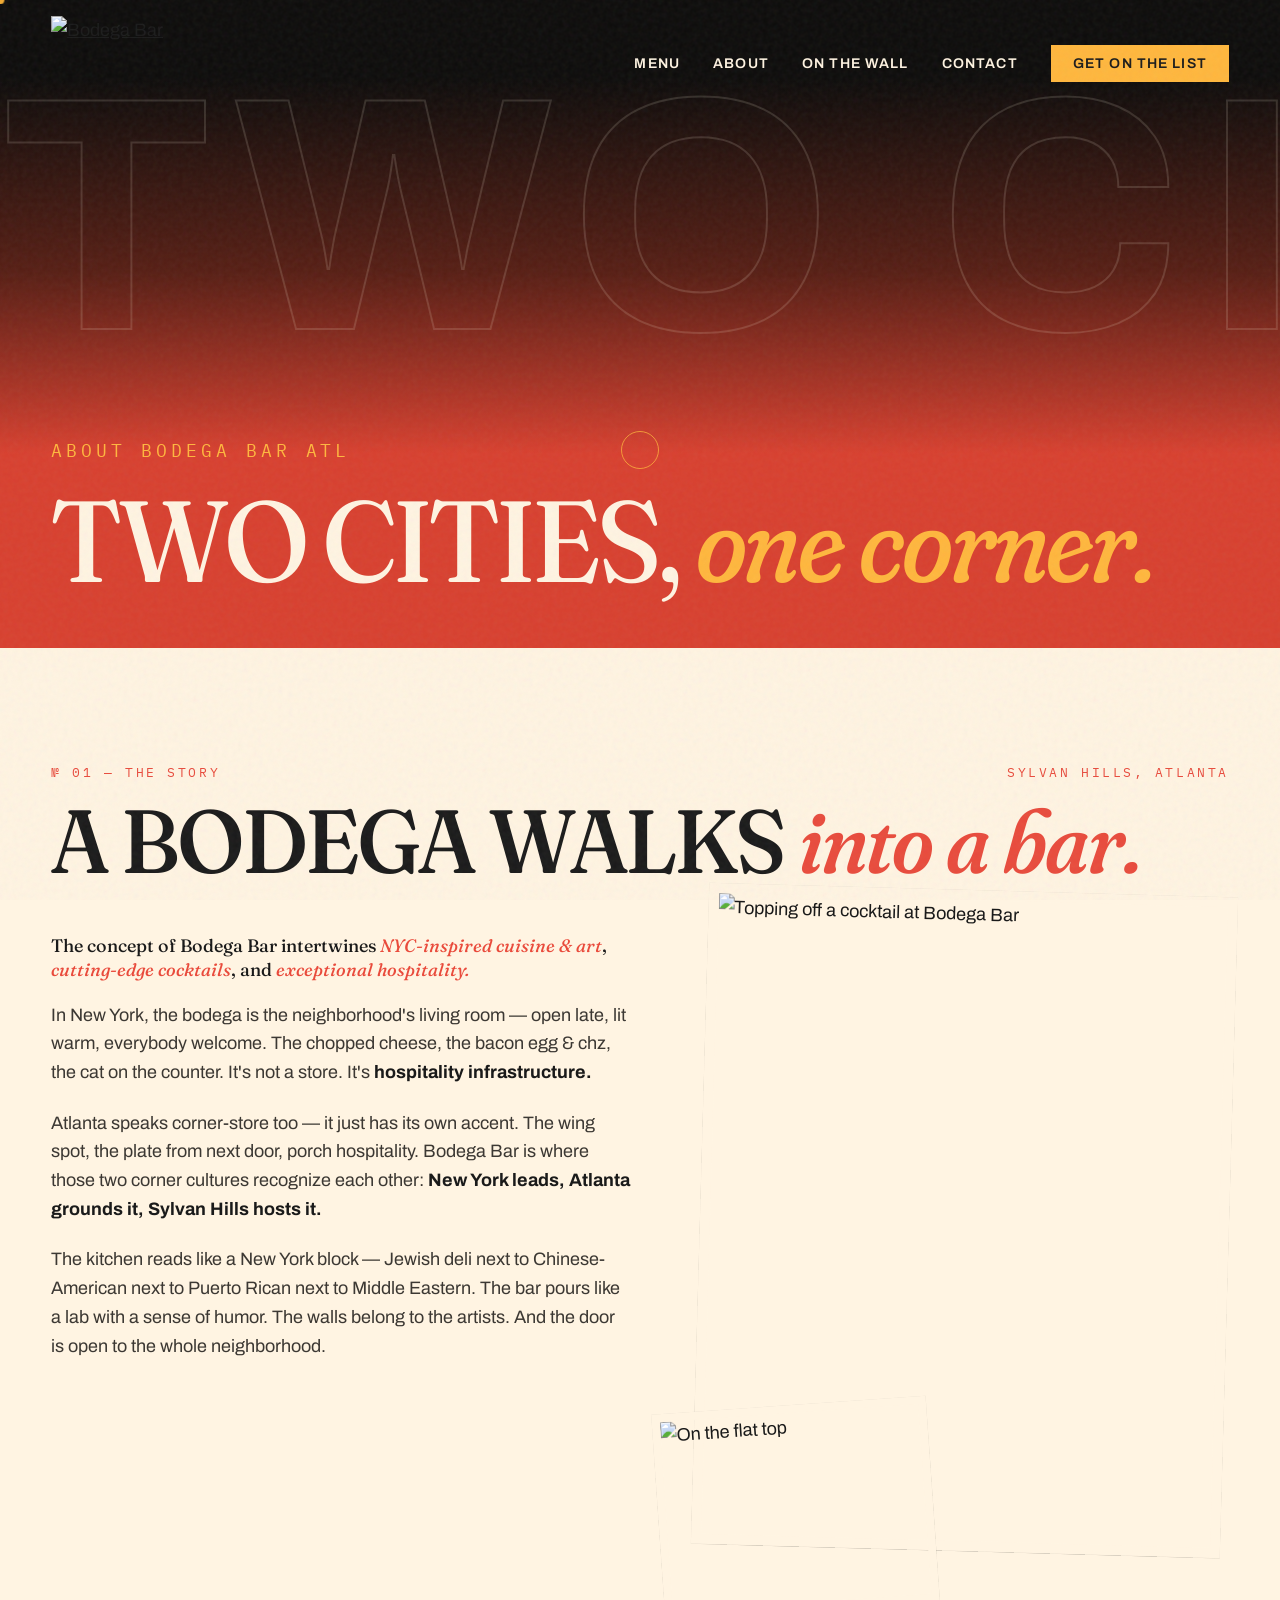
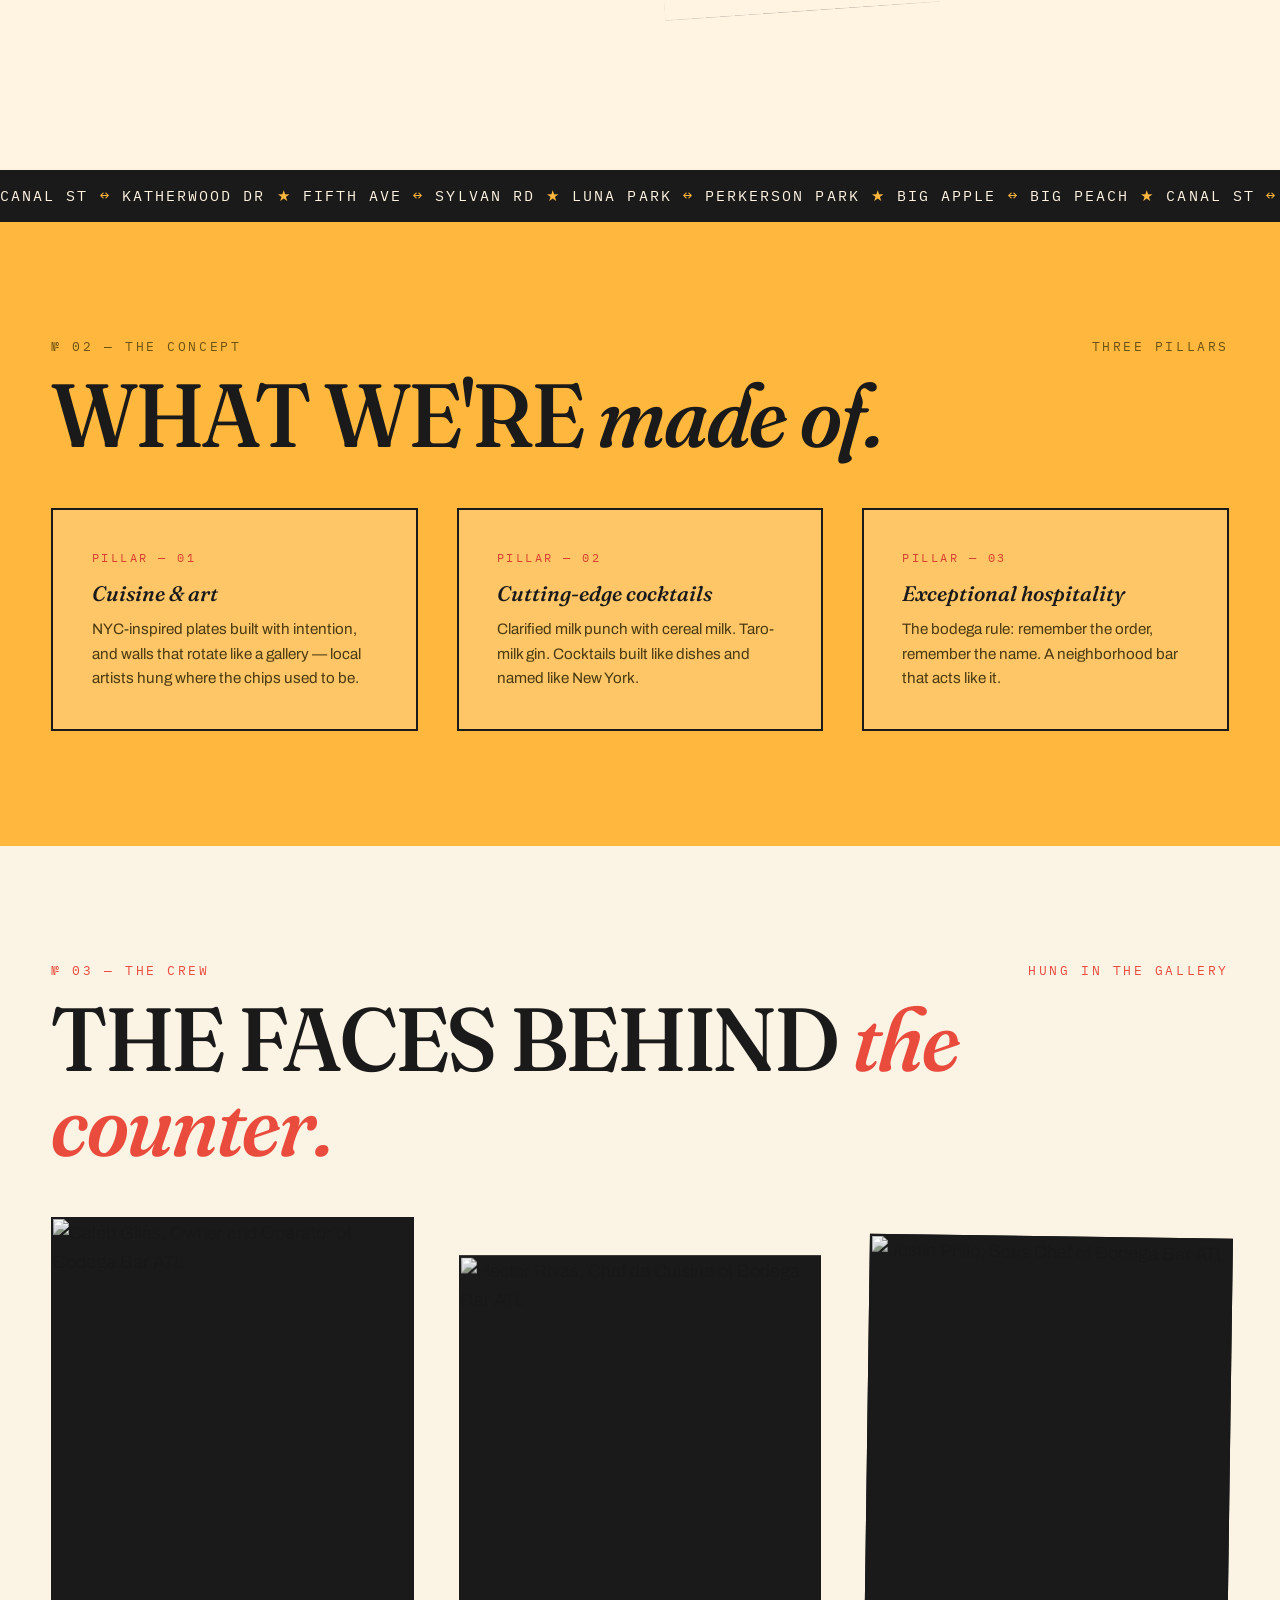
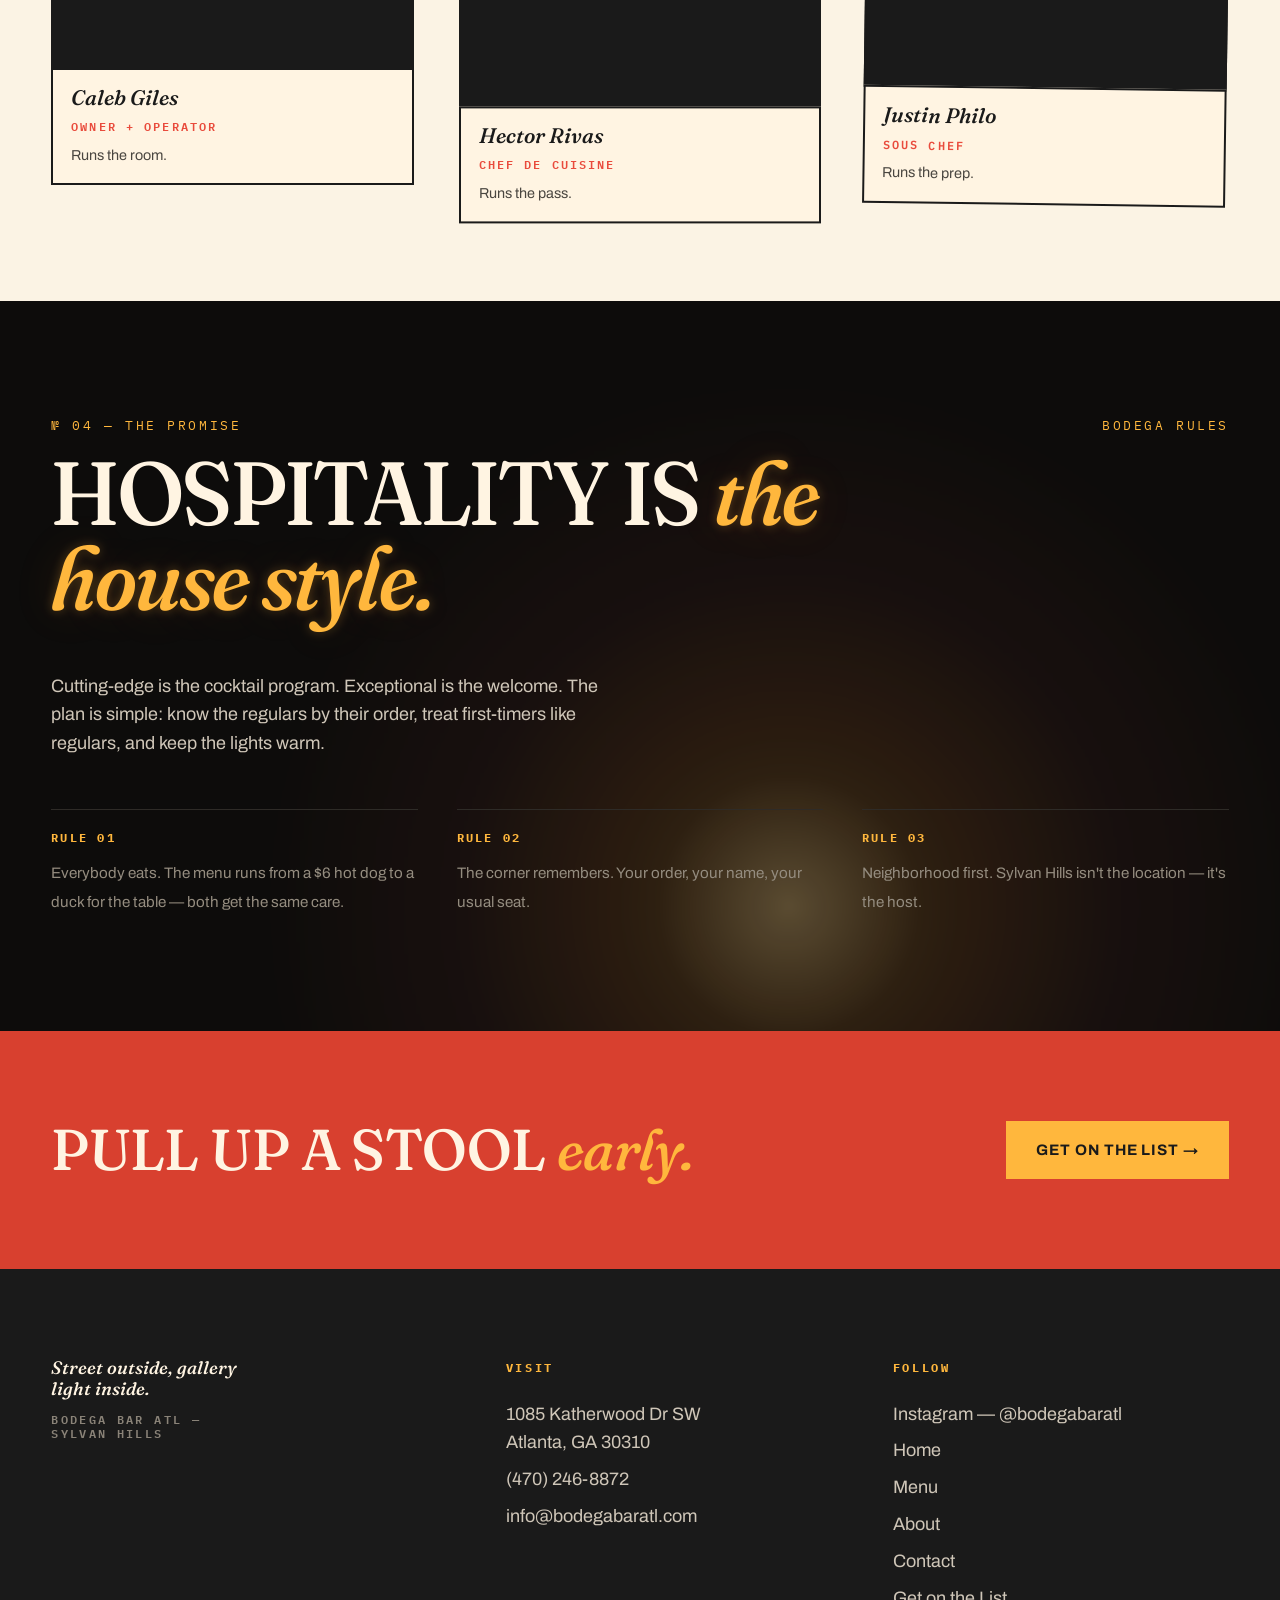
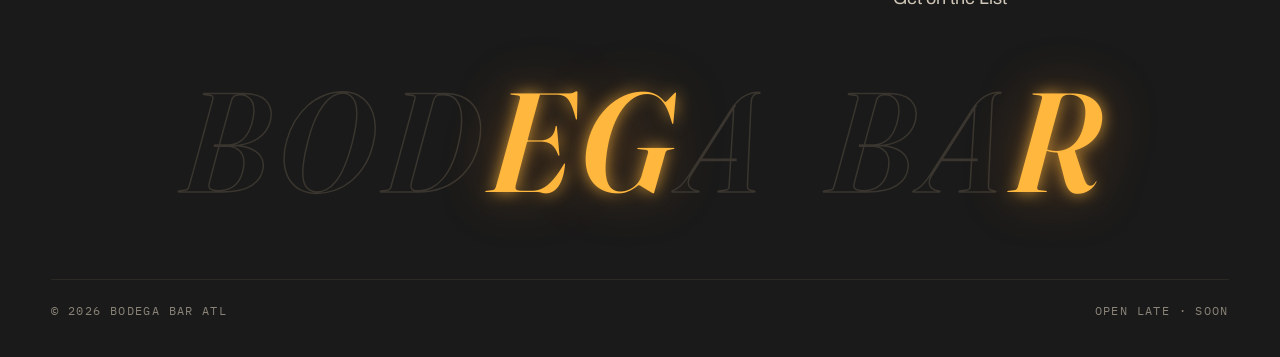
==== about.html @ deba03bd "Add files via upload" ====
<!DOCTYPE html>
<html lang="en">
<head>
<meta charset="UTF-8">
<meta name="viewport" content="width=device-width, initial-scale=1.0">
<meta name="theme-color" content="#0D0C0B">
<link rel="icon" type="image/png" href="assets/BodegaBar_Logo.png">
<meta property="og:type" content="website">
<meta property="og:site_name" content="Bodega Bar ATL">
<meta property="og:title" content="About — Bodega Bar ATL | Two Cities, One Corner">
<meta property="og:description" content="NYC-inspired cuisine & art, cutting-edge cocktails, and exceptional hospitality — translated to Atlanta with intention.">
<meta property="og:url" content="https://www.bodegabaratl.com/about">
<meta property="og:image" content="https://images.squarespace-cdn.com/content/v1/67f061114f16a12b05542381/80a5b2a5-3289-49f8-ade4-91d2d08830ef/baconeggchz?format=1500w">
<meta name="twitter:card" content="summary_large_image">
<title>About — Bodega Bar ATL | Two Cities, One Corner</title>
<meta name="description" content="Bodega Bar ATL intertwines NYC-inspired cuisine & art, cutting-edge cocktails, and exceptional hospitality — translated to Sylvan Hills, Atlanta with intention. Meet the crew.">
<link rel="preconnect" href="https://fonts.googleapis.com">
<link rel="preconnect" href="https://fonts.gstatic.com" crossorigin>
<link href="https://fonts.googleapis.com/css2?family=Fraunces:ital,opsz,wght,SOFT,WONK@0,9..144,100..900,0..100,0..1;1,9..144,100..900,0..100,0..1&family=Archivo:wght@300;400;500;600;700&family=IBM+Plex+Mono:wght@400;500;600&display=swap" rel="stylesheet">
<style>
:root{
  --cream:#FFF4E2;
  --paper:#FBF3E4;
  --brick:#E94B3C;
  --red-field:#D8402F;
  --orange:#F58524;
  --gold:#FFB73D;
  --ink:#1A1A1A;
  --night:#0D0C0B;
  --ease-enter:cubic-bezier(.22,1,.36,1);
  --ease-cinematic:cubic-bezier(.83,0,.17,1);
  --ease-spring:cubic-bezier(.34,1.56,.64,1);
}
*{margin:0;padding:0;box-sizing:border-box}
html{scroll-behavior:smooth;scroll-padding-top:96px}
@view-transition{navigation:auto}
body{
  background:var(--cream);color:var(--ink);
  font-family:'Archivo',sans-serif;
  font-size:clamp(1rem,.95rem + .3vw,1.125rem);line-height:1.6;
  -webkit-font-smoothing:antialiased;overflow-x:hidden;
}
::selection{background:var(--gold);color:var(--ink)}
img{max-width:100%;display:block}
a{color:inherit}
body::after{
  content:"";position:fixed;inset:0;pointer-events:none;z-index:9999;opacity:.06;
  background-image:url("data:image/svg+xml,%3Csvg viewBox='0 0 200 200' xmlns='http://www.w3.org/2000/svg'%3E%3Cfilter id='n'%3E%3CfeTurbulence type='fractalNoise' baseFrequency='0.9' numOctaves='2'/%3E%3C/filter%3E%3Crect width='100%25' height='100%25' filter='url(%23n)'/%3E%3C/svg%3E");
}

/* ===== NAV ===== */
nav{
  position:fixed;top:0;left:0;right:0;z-index:100;
  display:flex;align-items:center;justify-content:space-between;
  padding:16px clamp(20px,4vw,64px);
  transition:background .4s var(--ease-enter),padding .4s;
}
nav.scrolled{background:var(--ink);padding:8px clamp(20px,4vw,64px)}
.nav-logo img{height:92px;width:auto;transition:height .4s}
nav.scrolled .nav-logo img{height:58px}
.nav-links{display:flex;align-items:center;gap:clamp(14px,2.6vw,36px);list-style:none}
.nav-links a{
  text-decoration:none;font-weight:600;font-size:.88rem;letter-spacing:.08em;
  text-transform:uppercase;color:var(--cream);position:relative;
}
.nav-links a:not(.cta)::after{
  content:"";position:absolute;left:0;bottom:-5px;height:2px;width:0;
  background:var(--gold);transition:width .3s var(--ease-enter);
}
.nav-links a:not(.cta):hover::after{width:100%}
.cta{background:var(--gold);color:var(--ink)!important;padding:11px 22px;font-weight:700;transition:transform .25s var(--ease-spring)}
.cta:hover{transform:translate(-2px,-2px);box-shadow:3px 3px 0 var(--cream)}
.hamburger{display:none;background:none;border:none;cursor:pointer;font-family:'IBM Plex Mono';font-size:.9rem;letter-spacing:.1em;text-transform:uppercase;color:var(--cream)}
.mobile-nav{
  position:fixed;inset:0;background:var(--night);z-index:200;display:flex;flex-direction:column;
  align-items:center;justify-content:center;gap:30px;opacity:0;pointer-events:none;transition:opacity .4s var(--ease-enter);
}
.mobile-nav.open{opacity:1;pointer-events:auto}
.mobile-nav a{font-family:'Fraunces';font-size:2.2rem;font-style:italic;color:var(--gold);text-decoration:none}
.mobile-nav .close{position:absolute;top:24px;right:24px;background:none;border:none;color:var(--cream);font-family:'IBM Plex Mono';font-size:.9rem;letter-spacing:.14em;cursor:pointer}

/* ===== HERO ===== */
.ahero{
  min-height:72svh;position:relative;overflow:hidden;
  display:flex;flex-direction:column;justify-content:flex-end;
  padding:150px clamp(20px,4vw,64px) clamp(40px,6vh,72px);
  color:var(--cream);
  background:linear-gradient(180deg,#0D0C0B 0%,#0D0C0B 12%,#571E14 42%,var(--red-field) 70%);
}
.ahero .kicker{
  font-family:'IBM Plex Mono';font-size:clamp(.78rem,.75rem+.2vw,.9rem);
  letter-spacing:.22em;text-transform:uppercase;color:var(--gold);display:block;margin-bottom:20px;
}
.ahero h1{
  font-family:'Fraunces';font-size:clamp(3rem,9vw,9rem);line-height:.94;
  letter-spacing:-.02em;font-weight:500;text-transform:uppercase;
  font-variation-settings:'SOFT' 50,'WONK' 1,'opsz' 144;
  max-width:18ch;
}
.ahero h1 em{font-style:italic;color:var(--gold);text-transform:none;font-weight:440;font-variation-settings:'SOFT' 100,'WONK' 1,'opsz' 144}
.ahero .ghostword{
  position:absolute;top:8%;left:0;white-space:nowrap;
  font-family:'Archivo';font-weight:700;text-transform:uppercase;
  font-size:clamp(11rem,26vw,26rem);line-height:1;letter-spacing:.06em;
  color:transparent;-webkit-text-stroke:2px rgba(255,244,226,.14);
  user-select:none;animation:ghostcrawl 130s linear infinite;pointer-events:none;
}
@keyframes ghostcrawl{from{transform:translateX(2%)}to{transform:translateX(-52%)}}

/* ===== SECTIONS ===== */
section{padding:clamp(72px,9vw,130px) clamp(20px,4vw,64px)}
.rv{opacity:0;transform:translateY(24px);transition:opacity .7s var(--ease-enter),transform .7s var(--ease-enter)}
.rv.in{opacity:1;transform:none}
.rv.d1{transition-delay:.12s}.rv.d2{transition-delay:.24s}
.meta-row{
  display:flex;justify-content:space-between;align-items:baseline;gap:20px;flex-wrap:wrap;
  font-family:'IBM Plex Mono';font-size:.8rem;letter-spacing:.2em;text-transform:uppercase;
  margin-bottom:14px;
}
h2.mega{
  font-family:'Fraunces';text-transform:uppercase;
  font-size:clamp(2.4rem,7vw,6.5rem);line-height:.95;letter-spacing:-.015em;
  font-variation-settings:'SOFT' 0,'WONK' 1,'wght' 240;
  transition:font-variation-settings 1.4s var(--ease-enter);
  margin-bottom:clamp(30px,4vw,56px);
}
h2.mega.in{font-variation-settings:'SOFT' 55,'WONK' 1,'wght' 540}
h2.mega em{font-style:italic;text-transform:none;font-weight:440}

/* ===== STORY (cream) ===== */
.story{background:var(--cream)}
.story .meta-row{color:var(--brick)}
.story h2 em{color:var(--brick)}
.story-grid{display:grid;grid-template-columns:1.05fr .95fr;gap:clamp(32px,5vw,90px);align-items:start}
.story-copy p{max-width:58ch;color:#3c3833;margin-bottom:1.2em;font-size:clamp(1.05rem,1rem+.35vw,1.25rem)}
.story-copy p strong{color:var(--ink)}
.story-copy .lede{
  font-family:'Fraunces';font-size:clamp(1.4rem,1.2rem+1.2vw,2.1rem);line-height:1.35;
  font-weight:460;color:var(--ink);margin-bottom:1em;
}
.story-copy .lede em{font-style:italic;color:var(--brick)}
.story-stack{position:relative;padding-bottom:60px}
.story-stack .ph{border:10px solid var(--cream);outline:2px solid rgba(26,26,26,.12);box-shadow:0 24px 48px -20px rgba(26,26,26,.45);overflow:hidden}
.story-stack .ph.main{aspect-ratio:4/5;transform:rotate(1.6deg)}
.story-stack .ph.over{
  position:absolute;left:-8%;bottom:0;width:52%;aspect-ratio:4/3;transform:rotate(-4deg);
  border-width:8px;
}
.story-stack img{width:100%;height:100%;object-fit:cover}
/* two-city ticker strip */
.citystrip{
  background:var(--ink);color:var(--cream);overflow:hidden;white-space:nowrap;
  padding:14px 0;font-family:'IBM Plex Mono';font-size:.92rem;letter-spacing:.14em;text-transform:uppercase;
}
.citystrip .track{display:inline-block;animation:strip 42s linear infinite}
.citystrip .g{color:var(--gold)}
@keyframes strip{from{transform:translateX(0)}to{transform:translateX(-50%)}}

/* ===== PILLARS (gold) ===== */
.pillars{background:var(--gold)}
.pillars .meta-row{color:#6b5212}
.pillar-grid{display:grid;grid-template-columns:repeat(3,1fr);gap:clamp(20px,3vw,48px)}
.pillar{border:2px solid var(--ink);padding:clamp(22px,3vw,40px);background:rgba(255,244,226,.25);transition:transform .3s var(--ease-spring),box-shadow .3s}
.pillar:hover{transform:translate(-4px,-4px);box-shadow:6px 6px 0 var(--ink)}
.pillar .no{font-family:'IBM Plex Mono';font-size:.78rem;letter-spacing:.2em;color:var(--red-field);display:block;margin-bottom:14px}
.pillar h3{font-family:'Fraunces';font-style:italic;font-size:clamp(1.4rem,1.2rem+1vw,2rem);font-weight:520;line-height:1.1;margin-bottom:12px}
.pillar p{font-size:.95rem;color:#4a3a10}

/* ===== CREW (paper) ===== */
.crew{background:var(--paper)}
.crew .meta-row{color:var(--brick)}
.crew h2 em{color:var(--brick)}
.crew-grid{display:grid;grid-template-columns:repeat(3,1fr);gap:clamp(24px,3.5vw,56px)}
.member{position:relative}
.member:nth-child(2){transform:translateY(clamp(18px,3vw,44px))}
.member:nth-child(3){transform:translateY(clamp(8px,1.5vw,22px)) rotate(.8deg)}
.member .frame{overflow:hidden;aspect-ratio:4/5;border:2px solid var(--ink);background:var(--ink)}
.member .frame img{
  width:100%;height:100%;object-fit:cover;
  filter:grayscale(.85) contrast(1.02);
  transition:filter .6s var(--ease-enter),transform .8s var(--ease-enter);
}
.member:hover .frame img{filter:grayscale(0);transform:scale(1.04)}
.member .wall-label{
  background:var(--cream);border:2px solid var(--ink);padding:16px 18px;margin-top:-2px;
}
.member .wall-label h3{font-family:'Fraunces';font-style:italic;font-size:clamp(1.3rem,1.15rem+.7vw,1.7rem);font-weight:520;line-height:1.1}
.member .wall-label .role{
  font-family:'IBM Plex Mono';font-size:.74rem;letter-spacing:.18em;text-transform:uppercase;
  color:var(--brick);margin-top:8px;font-weight:600;
}
.member .wall-label .one{font-size:.9rem;color:#4a4640;margin-top:8px}

/* ===== HOSPITALITY (night + candle) ===== */
.hosp{background:var(--night);color:var(--cream);position:relative;overflow:hidden}
.hosp .meta-row{color:var(--gold)}
.hosp h2.mega{max-width:16ch}
.hosp h2 em{
  color:var(--gold);
  text-shadow:0 0 calc(8px + 26px*var(--prox,.3)) rgba(255,183,61,calc(.25 + .45*var(--prox,.3))),0 0 calc(40px + 60px*var(--prox,.3)) rgba(245,133,36,calc(.12 + .3*var(--prox,.3)));
}
.hosp p{color:#cfc6b8;max-width:56ch;font-size:clamp(1.05rem,1rem+.35vw,1.25rem)}
.hosp .vow{
  margin-top:clamp(32px,4vw,56px);display:grid;grid-template-columns:repeat(3,1fr);gap:clamp(18px,3vw,40px);
}
.hosp .vow div{border-top:1px solid #2e2b27;padding-top:18px}
.hosp .vow b{font-family:'IBM Plex Mono';font-size:.78rem;letter-spacing:.18em;text-transform:uppercase;color:var(--gold);display:block;margin-bottom:10px}
.hosp .vow span{font-size:.95rem;color:#948c7f}
.barlight{
  position:absolute;left:0;top:0;width:1100px;height:1100px;margin:-550px 0 0 -550px;
  pointer-events:none;z-index:1;will-change:transform;
  background:radial-gradient(circle,rgba(255,183,61,.2) 0%,rgba(245,133,36,.12) 22%,rgba(233,75,60,.05) 42%,transparent 68%);
  mix-blend-mode:screen;filter:blur(2px);
}
.barlight::after{
  content:"";position:absolute;inset:38%;border-radius:50%;
  background:radial-gradient(circle,rgba(255,236,200,.15) 0%,transparent 70%);
  animation:candle 3.2s ease-in-out infinite alternate;
}
@keyframes candle{from{opacity:.75;transform:scale(.96)}to{opacity:1;transform:scale(1.05)}}
.hosp>*:not(.barlight){position:relative;z-index:2}

/* ===== CTA BAND (red) ===== */
.band{
  background:var(--red-field);padding:clamp(48px,7vw,90px) clamp(20px,4vw,64px);
  display:flex;justify-content:space-between;align-items:center;gap:28px;flex-wrap:wrap;
}
.band h3{
  font-family:'Fraunces';font-size:clamp(1.8rem,4.5vw,3.6rem);line-height:1;font-weight:500;
  text-transform:uppercase;letter-spacing:-.01em;font-variation-settings:'SOFT' 50,'WONK' 1;
  color:var(--cream);
}
.band h3 em{font-style:italic;color:var(--gold);text-transform:none}
.btn{
  text-decoration:none;font-weight:700;font-size:.95rem;letter-spacing:.06em;text-transform:uppercase;
  padding:17px 30px;display:inline-block;transition:transform .25s var(--ease-spring),box-shadow .25s;
}
.btn-gold{background:var(--gold);color:var(--ink)}
.btn-gold:hover{transform:translate(-3px,-3px);box-shadow:5px 5px 0 var(--ink)}

/* ===== FOOTER ===== */
footer{background:var(--ink);color:var(--cream);padding:clamp(48px,7vw,90px) clamp(20px,4vw,64px) 36px}
.foot-grid{display:grid;grid-template-columns:1.2fr 1fr 1fr;gap:clamp(28px,4vw,64px);margin-bottom:48px}
.foot-grid h4{font-family:'IBM Plex Mono';font-size:.76rem;letter-spacing:.22em;text-transform:uppercase;color:var(--gold);margin-bottom:18px}
.foot-grid a{color:#cfc6b8;text-decoration:none;display:block;padding:4px 0;transition:color .2s}
.foot-grid a:hover{color:var(--gold)}
.foot-logo{font-family:'Fraunces';font-size:clamp(1.5rem,1.2rem+1.5vw,2.4rem);font-style:italic;font-weight:520;line-height:1.15;max-width:16ch}
.foot-logo .sub{font-family:'IBM Plex Mono';font-style:normal;font-size:.74rem;letter-spacing:.2em;color:#8a8378;display:block;margin-top:14px;text-transform:uppercase}
.foot-bottom{
  border-top:1px solid #2c2925;padding-top:22px;display:flex;justify-content:space-between;
  gap:18px;flex-wrap:wrap;font-family:'IBM Plex Mono';font-size:.72rem;letter-spacing:.12em;color:#8a8378;
}

/* ===== RESPONSIVE ===== */
@media(max-width:900px){
  .story-grid{grid-template-columns:1fr}
  .pillar-grid,.crew-grid{grid-template-columns:1fr}
  .member:nth-child(2),.member:nth-child(3){transform:none}
  .hosp .vow{grid-template-columns:1fr}
  .foot-grid{grid-template-columns:1fr 1fr}
}
@media(max-width:640px){
  .nav-links{display:none}
  .hamburger{display:block}
  .foot-grid{grid-template-columns:1fr}
}
@media(prefers-reduced-motion:reduce){
  *,*::before,*::after{animation-duration:.01ms!important;animation-iteration-count:1!important;transition-duration:.01ms!important}
  .rv{opacity:1;transform:none}
  .barlight{display:none}
  .ahero .ghostword,.citystrip .track{animation:none}
  h2.mega{font-variation-settings:'SOFT' 55,'WONK' 1,'wght' 540}
}
</style>
<link rel="stylesheet" href="fx.css">
</head>
<body>

<!-- NAV -->
<nav id="nav">
  <a class="nav-logo" href="index.html" aria-label="Bodega Bar ATL home">
    <img src="assets/BodegaBar_Logo.png" alt="Bodega Bar">
  </a>
  <ul class="nav-links">
    <li><a href="menu.html">Menu</a></li>
    <li><a href="about.html">About</a></li>
    <li><a href="index.html#on-the-wall">On the Wall</a></li>
    <li><a href="contact.html">Contact</a></li>
    <li><a class="cta" href="index.html#list">Get on the List</a></li>
  </ul>
  <button class="hamburger" id="hamburger" aria-label="Open menu">Menu ＋</button>
</nav>
<div class="mobile-nav" id="mobileNav">
  <button class="close" id="navClose">Close ✕</button>
  <a href="index.html">Home</a>
  <a href="menu.html">Menu</a>
  <a href="about.html">About</a>
  <a href="index.html#on-the-wall">On the Wall</a>
  <a href="contact.html">Contact</a>
  <a href="index.html#list">Get on the List</a>
</div>

<!-- HERO -->
<header class="ahero">
  <span class="ghostword" aria-hidden="true">TWO&nbsp;CITIES&nbsp;★&nbsp;ONE&nbsp;CORNER&nbsp;★&nbsp;TWO&nbsp;CITIES&nbsp;★&nbsp;ONE&nbsp;CORNER&nbsp;★&nbsp;</span>
  <div>
    <span class="kicker">About Bodega Bar ATL</span>
    <h1>Two cities, <em>one corner.</em></h1>
  </div>
</header>

<!-- STORY -->
<section class="story">
  <div class="meta-row rv"><span>№ 01 — THE STORY</span><span>SYLVAN HILLS, ATLANTA</span></div>
  <h2 class="mega rv">A bodega walks <em>into a bar.</em></h2>
  <div class="story-grid">
    <div class="story-copy rv">
      <p class="lede">The concept of Bodega Bar intertwines <em>NYC-inspired cuisine &amp; art</em>, <em>cutting-edge cocktails</em>, and <em>exceptional hospitality.</em></p>
      <p>In New York, the bodega is the neighborhood's living room — open late, lit warm, everybody welcome. The chopped cheese, the bacon egg &amp; chz, the cat on the counter. It's not a store. It's <strong>hospitality infrastructure.</strong></p>
      <p>Atlanta speaks corner-store too — it just has its own accent. The wing spot, the plate from next door, porch hospitality. Bodega Bar is where those two corner cultures recognize each other: <strong>New York leads, Atlanta grounds it, Sylvan Hills hosts it.</strong></p>
      <p>The kitchen reads like a New York block — Jewish deli next to Chinese-American next to Puerto Rican next to Middle Eastern. The bar pours like a lab with a sense of humor. The walls belong to the artists. And the door is open to the whole neighborhood.</p>
    </div>
    <div class="story-stack rv d1">
      <div class="ph main"><img src="https://images.squarespace-cdn.com/content/v1/67f061114f16a12b05542381/f614c593-6ebf-4604-a528-a4985395ac8c/top+it+off.jpeg?format=1000w" alt="Topping off a cocktail at Bodega Bar"></div>
      <div class="ph over"><img src="https://images.squarespace-cdn.com/content/v1/67f061114f16a12b05542381/8ccd530b-9c9f-44ef-b8e6-2e6a29f0e73b/hector+blackstone.jpeg?format=800w" alt="On the flat top"></div>
    </div>
  </div>
</section>

<!-- CITY STRIP -->
<div class="citystrip" aria-hidden="true">
  <div class="track" id="cityTrack">
    <span> CANAL ST <span class="g">↔</span> KATHERWOOD DR <span class="g">★</span> FIFTH AVE <span class="g">↔</span> SYLVAN RD <span class="g">★</span> LUNA PARK <span class="g">↔</span> PERKERSON PARK <span class="g">★</span> BIG APPLE <span class="g">↔</span> BIG PEACH <span class="g">★</span></span>
  </div>
</div>

<!-- PILLARS -->
<section class="pillars">
  <div class="meta-row rv"><span>№ 02 — THE CONCEPT</span><span>THREE PILLARS</span></div>
  <h2 class="mega rv">What we're <em>made of.</em></h2>
  <div class="pillar-grid">
    <div class="pillar rv">
      <span class="no">PILLAR — 01</span>
      <h3>Cuisine &amp; art</h3>
      <p>NYC-inspired plates built with intention, and walls that rotate like a gallery — local artists hung where the chips used to be.</p>
    </div>
    <div class="pillar rv d1">
      <span class="no">PILLAR — 02</span>
      <h3>Cutting-edge cocktails</h3>
      <p>Clarified milk punch with cereal milk. Taro-milk gin. Cocktails built like dishes and named like New York.</p>
    </div>
    <div class="pillar rv d2">
      <span class="no">PILLAR — 03</span>
      <h3>Exceptional hospitality</h3>
      <p>The bodega rule: remember the order, remember the name. A neighborhood bar that acts like it.</p>
    </div>
  </div>
</section>

<!-- CREW -->
<section class="crew" id="crew">
  <div class="meta-row rv"><span>№ 03 — THE CREW</span><span>HUNG IN THE GALLERY</span></div>
  <h2 class="mega rv">The faces behind <em>the counter.</em></h2>
  <div class="crew-grid">
    <article class="member rv">
      <div class="frame"><img loading="lazy" src="https://images.squarespace-cdn.com/content/v1/67f061114f16a12b05542381/ef213f24-e19b-4239-8167-2064731ad052/sippy+sip.jpeg?format=1000w" alt="Caleb Giles, Owner and Operator of Bodega Bar ATL"></div>
      <div class="wall-label">
        <h3>Caleb Giles</h3>
        <p class="role">Owner + Operator</p>
        <p class="one">Runs the room.</p>
      </div>
    </article>
    <article class="member rv d1">
      <div class="frame"><img loading="lazy" src="https://images.squarespace-cdn.com/content/v1/67f061114f16a12b05542381/a2c23115-64c3-4ee1-8b94-c2c1134f86a6/hector+.jpeg?format=1000w" alt="Hector Rivas, Chef de Cuisine of Bodega Bar ATL"></div>
      <div class="wall-label">
        <h3>Hector Rivas</h3>
        <p class="role">Chef de Cuisine</p>
        <p class="one">Runs the pass.</p>
      </div>
    </article>
    <article class="member rv d2">
      <div class="frame"><img loading="lazy" src="https://images.squarespace-cdn.com/content/v1/67f061114f16a12b05542381/e6488570-b0cd-4c27-82f5-b551c116239f/j+%281%29.png?format=1000w" alt="Justin Philo, Sous Chef of Bodega Bar ATL"></div>
      <div class="wall-label">
        <h3>Justin Philo</h3>
        <p class="role">Sous Chef</p>
        <p class="one">Runs the prep.</p>
      </div>
    </article>
  </div>
</section>

<!-- HOSPITALITY -->
<section class="hosp">
  <div class="barlight" id="barlight" aria-hidden="true"></div>
  <div class="meta-row rv"><span>№ 04 — THE PROMISE</span><span>BODEGA RULES</span></div>
  <h2 class="mega rv">Hospitality is <em>the house style.</em></h2>
  <p class="rv">Cutting-edge is the cocktail program. Exceptional is the welcome. The plan is simple: know the regulars by their order, treat first-timers like regulars, and keep the lights warm.</p>
  <div class="vow rv d1">
    <div><b>RULE 01</b><span>Everybody eats. The menu runs from a $6 hot dog to a duck for the table — both get the same care.</span></div>
    <div><b>RULE 02</b><span>The corner remembers. Your order, your name, your usual seat.</span></div>
    <div><b>RULE 03</b><span>Neighborhood first. Sylvan Hills isn't the location — it's the host.</span></div>
  </div>
</section>

<!-- CTA BAND -->
<section class="band">
  <h3>Pull up a stool <em>early.</em></h3>
  <a class="btn btn-gold" href="index.html#list">Get on the List →</a>
</section>

<!-- FOOTER -->
<footer id="visit">
  <div class="foot-grid">
    <div>
      <p class="foot-logo">Street outside, gallery light inside.
        <span class="sub">Bodega Bar ATL — Sylvan Hills</span>
      </p>
    </div>
    <div>
      <h4>Visit</h4>
      <a href="https://maps.google.com/?q=1085+Katherwood+Dr+SW+Atlanta+GA+30310" target="_blank" rel="noopener">1085 Katherwood Dr SW<br>Atlanta, GA 30310</a>
      <a href="tel:+14702468872">(470) 246-8872</a>
      <a href="mailto:info@bodegabaratl.com">info@bodegabaratl.com</a>
    </div>
    <div>
      <h4>Follow</h4>
      <a href="https://instagram.com/bodegabaratl" target="_blank" rel="noopener">Instagram — @bodegabaratl</a>
      <a href="index.html">Home</a>
      <a href="menu.html">Menu</a>
      <a href="about.html">About</a>
      <a href="contact.html">Contact</a>
      <a href="index.html#list">Get on the List</a>
    </div>
  </div>
  <div class="foot-bottom">
    <span>© 2026 BODEGA BAR ATL</span>
    <span>OPEN LATE · SOON</span>
  </div>
</footer>

<script>
const motionOK=!matchMedia('(prefers-reduced-motion: reduce)').matches;

// nav scroll state
const nav=document.getElementById('nav');
addEventListener('scroll',()=>{nav.classList.toggle('scrolled',scrollY>60)},{passive:true});

// mobile nav
const mnav=document.getElementById('mobileNav');
document.getElementById('hamburger').addEventListener('click',()=>mnav.classList.add('open'));
document.getElementById('navClose').addEventListener('click',()=>mnav.classList.remove('open'));
mnav.querySelectorAll('a').forEach(a=>a.addEventListener('click',()=>mnav.classList.remove('open')));

// city strip loop
const ct=document.getElementById('cityTrack');
ct.innerHTML+=ct.innerHTML;

// scroll reveals
const io=new IntersectionObserver(es=>{es.forEach(e=>{if(e.isIntersecting){e.target.classList.add('in');io.unobserve(e.target)}})},{threshold:.14});
document.querySelectorAll('.rv').forEach(el=>io.observe(el));

// candle in hospitality section
const hosp=document.querySelector('.hosp');
const light=document.getElementById('barlight');
const hospEm=hosp.querySelector('h2 em');
if(motionOK){
  let lx=0,ly=0,tx=0,ty=0,hasPointer=false;const t0=performance.now();
  hosp.addEventListener('pointermove',e=>{
    const r=hosp.getBoundingClientRect();
    tx=e.clientX-r.left;ty=e.clientY-r.top;hasPointer=true;
  },{passive:true});
  hosp.addEventListener('pointerleave',()=>{hasPointer=false});
  (function lamp(now){
    const r=hosp.getBoundingClientRect();
    if(!hasPointer){
      const t=now-t0;
      tx=r.width*(0.5+0.38*Math.sin(t*0.00021));
      ty=r.height*(0.5+0.35*Math.sin(t*0.00013+1.7));
    }
    lx+=(tx-lx)*.06;ly+=(ty-ly)*.06;
    light.style.transform=`translate(${lx}px,${ly}px)`;
    if(hospEm){
      const er=hospEm.getBoundingClientRect();
      const ex=er.left-r.left+er.width/2, ey=er.top-r.top+er.height/2;
      const d=Math.hypot(lx-ex,ly-ey);
      hosp.style.setProperty('--prox',Math.max(0,Math.min(1,1-d/560)).toFixed(3));
    }
    requestAnimationFrame(lamp);
  })(t0);
}
</script>
<script src="fx.js" defer></script>
</body>
</html>
---- fx.css ----
/* ============================================================
   BODEGA BAR — FX LAYER (Awwwards elevation pass)
   Loaded after each page's inline styles. One source of feel.
   ============================================================ */

/* ---------- 1 ▸ ROLL-GATE LOADER ---------- */
.gate-loader{
  position:fixed;inset:0;z-index:10000;
  background:repeating-linear-gradient(180deg,#2a2724 0 26px,#3a3631 26px 30px,#211f1c 30px 34px);
  display:flex;align-items:center;justify-content:center;
  transition:transform 1s cubic-bezier(.83,0,.17,1);
}
.gate-loader::after{
  content:"";position:absolute;left:0;right:0;bottom:0;height:16px;background:#141312;
}
.gate-loader.up{transform:translateY(-103%)}
.gl-inner{text-align:center;font-family:'IBM Plex Mono',monospace}
.gl-mark{
  display:block;color:#FFF4E2;font-weight:600;letter-spacing:.5em;font-size:clamp(1rem,2.4vw,1.6rem);
  text-indent:.5em;animation:glpulse 1.2s ease-in-out infinite alternate;
}
.gl-sub{
  display:block;color:#FFB73D;font-size:.68rem;letter-spacing:.34em;margin-top:14px;text-indent:.34em;
}
@keyframes glpulse{from{opacity:.55}to{opacity:1}}

/* ---------- 3 ▸ KINETIC CHARACTERS ---------- */
.ch{
  display:inline-block;
  transition:font-variation-settings .3s ease,transform .3s ease;
}

/* ---------- 4a ▸ SITE-WIDE CONTEXTUAL CURSOR ---------- */
@media (pointer:fine) and (prefers-reduced-motion:no-preference){
  .fx-cursor, .fx-cursor *{cursor:none!important}
}
.fx-dot{
  position:fixed;z-index:9998;width:9px;height:9px;border-radius:50%;
  background:#FFB73D;pointer-events:none;left:0;top:0;
  transform:translate(-50%,-50%);mix-blend-mode:difference;
}
.fx-ring{
  position:fixed;z-index:9998;width:38px;height:38px;border-radius:50%;
  border:1.5px solid #FFB73D;pointer-events:none;left:0;top:0;
  transform:translate(-50%,-50%);opacity:.75;
  display:flex;align-items:center;justify-content:center;
  transition:width .3s cubic-bezier(.34,1.56,.64,1),height .3s cubic-bezier(.34,1.56,.64,1),opacity .3s,background .3s;
}
.fx-ring.big{width:64px;height:64px;opacity:1}
.fx-ring.label{width:74px;height:74px;background:rgba(26,26,26,.85);border-color:#FFB73D;opacity:1;mix-blend-mode:normal}
.fx-label{
  font-family:'IBM Plex Mono',monospace;font-size:.58rem;font-weight:600;
  letter-spacing:.18em;color:#FFB73D;opacity:0;transition:opacity .2s;
  text-indent:.18em;
}
.fx-ring.label .fx-label{opacity:1}

/* ---------- 4b ▸ MAGNETIC CTAs ---------- */
.btn,.cta,.dbtn{
  transition:transform .25s cubic-bezier(.34,1.56,.64,1),box-shadow .25s,translate .4s cubic-bezier(.22,1,.36,1);
  will-change:translate;
}

/* ---------- 4c ▸ CLIP-MASK IMAGE REVEALS ---------- */
.mask{
  clip-path:inset(0 0 100% 0);
  transition:clip-path 1.1s cubic-bezier(.83,0,.17,1);
}
.mask img{transform:scale(1.14)}
.mask.in{clip-path:inset(0 0 0% 0)}
.mask.in img{transform:scale(1)}

/* ---------- 5 ▸ NEON FOOTER WORDMARK ---------- */
.neonmark{
  display:flex;flex-wrap:wrap;column-gap:.05em;justify-content:center;
  font-family:'Fraunces',serif;font-style:italic;font-weight:600;
  font-size:clamp(3rem,11vw,10rem);line-height:1.05;
  margin:clamp(24px,4vw,56px) 0 clamp(36px,5vw,64px);
  user-select:none;
}
.neonmark .nl{
  color:transparent;-webkit-text-stroke:1.5px #3a362f;
  transition:color .12s linear,text-shadow .25s ease,-webkit-text-stroke .12s linear;
}
.neonmark .sp{width:.35em}
.neonmark .nl.lit{
  color:#FFB73D;-webkit-text-stroke:1.5px transparent;
  text-shadow:0 0 16px rgba(255,183,61,.75),0 0 56px rgba(245,133,36,.4);
}

/* ---------- 2 ▸ SCROLL FEEL HELPERS ---------- */
.photowall{will-change:transform}

/* ---------- MOBILE REFINEMENTS (shared, overrides page CSS) ---------- */
@media(max-width:820px){
  .nav-links{display:none!important}
  .hamburger{display:block!important}
  .nav-logo img{height:64px}
  nav.scrolled .nav-logo img{height:48px}
}
@media(max-width:900px){
  .hero-drink{left:-7%;width:52%;bottom:-9%}
}

/* ---------- REDUCED MOTION ---------- */
@media (prefers-reduced-motion:reduce){
  .gate-loader{display:none}
  .fx-dot,.fx-ring{display:none}
  .mask{clip-path:none;transition:none}
  .mask img{transform:none}
  .ch{transition:none}
}
@media (pointer:coarse){
  .fx-dot,.fx-ring{display:none}
}
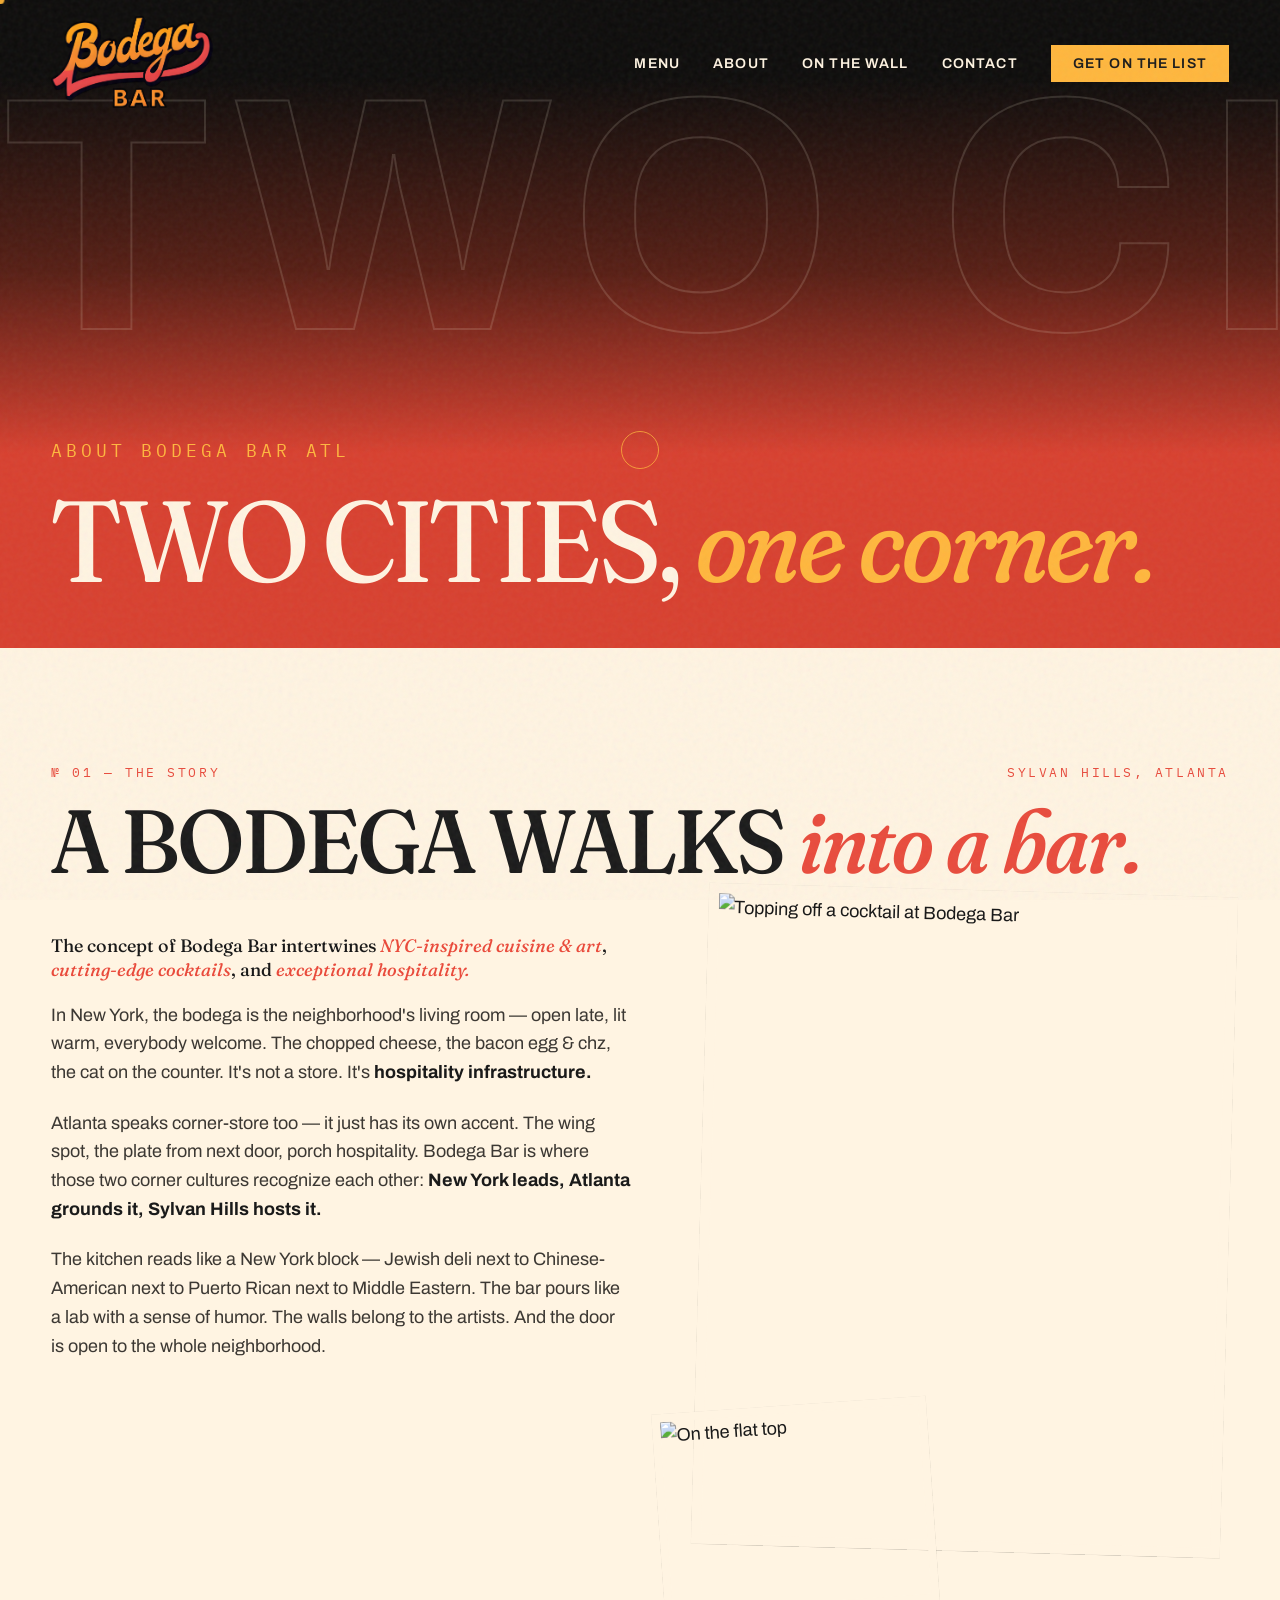
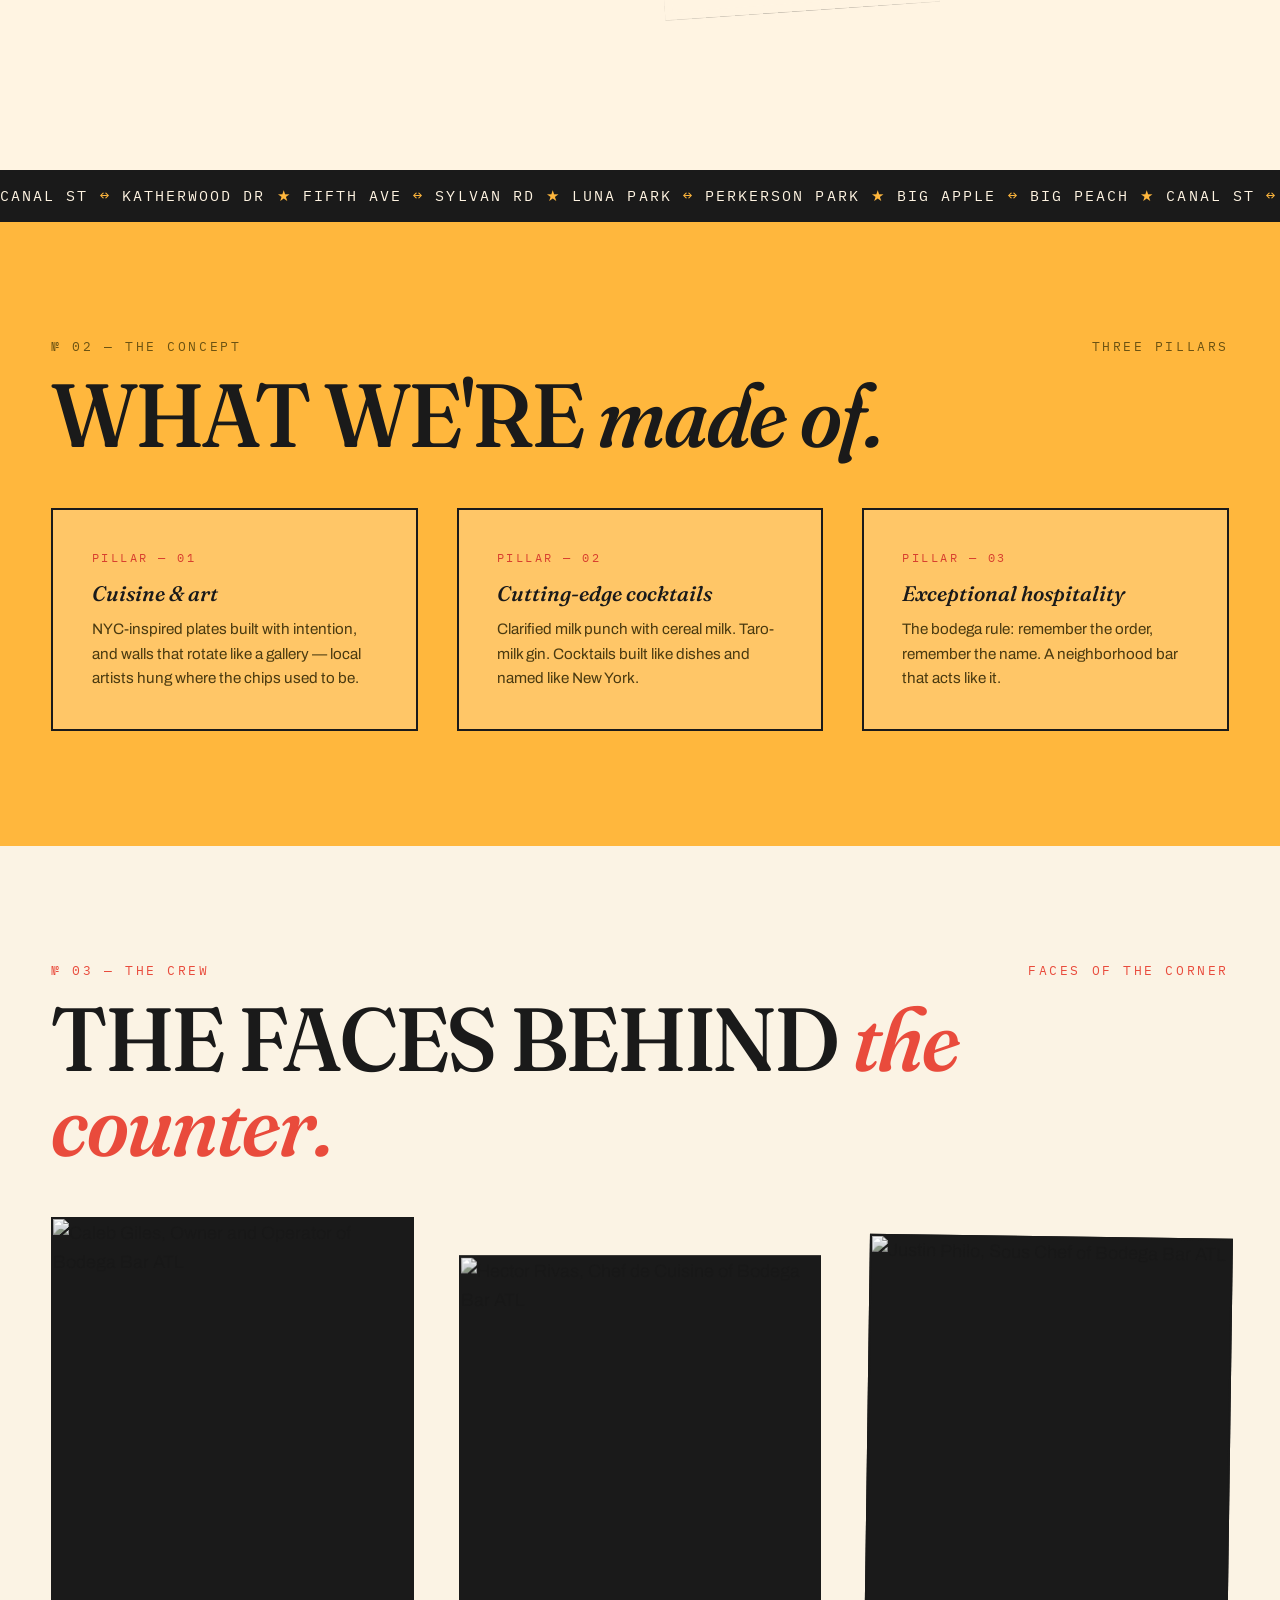
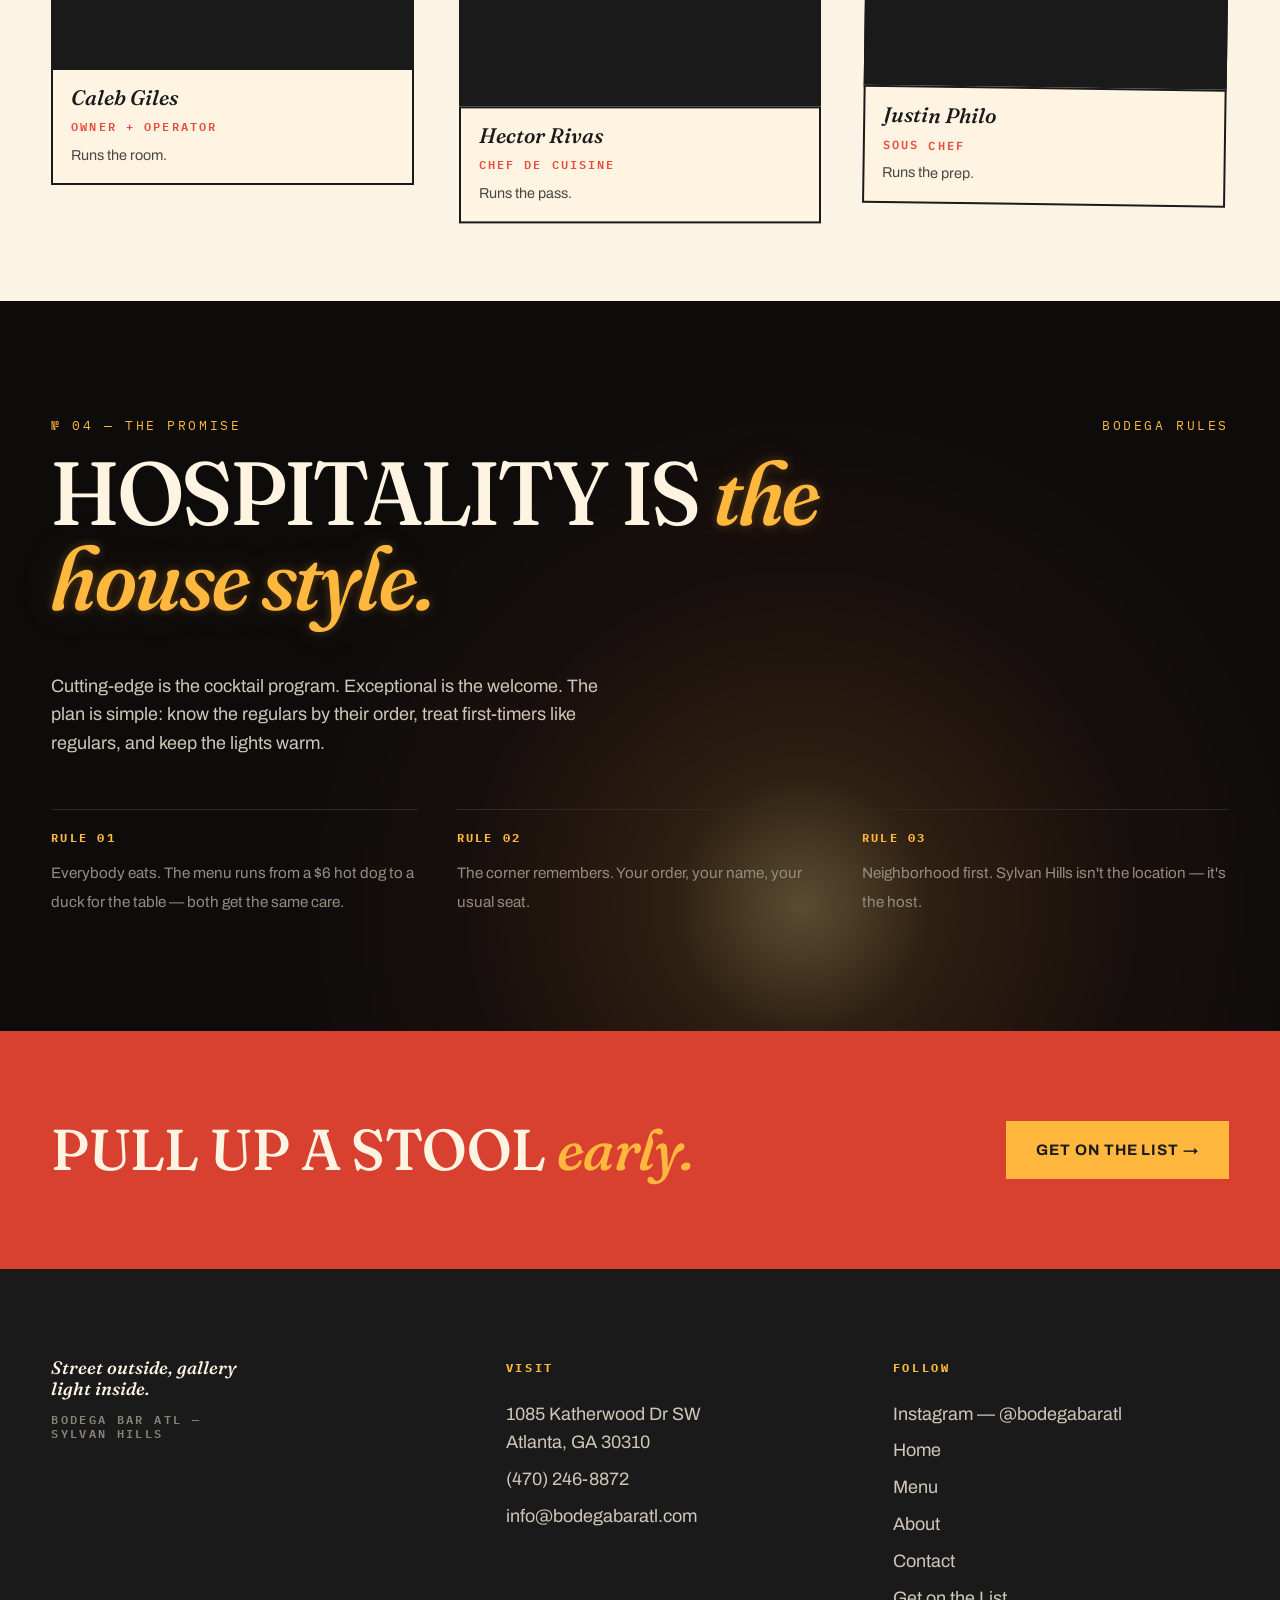
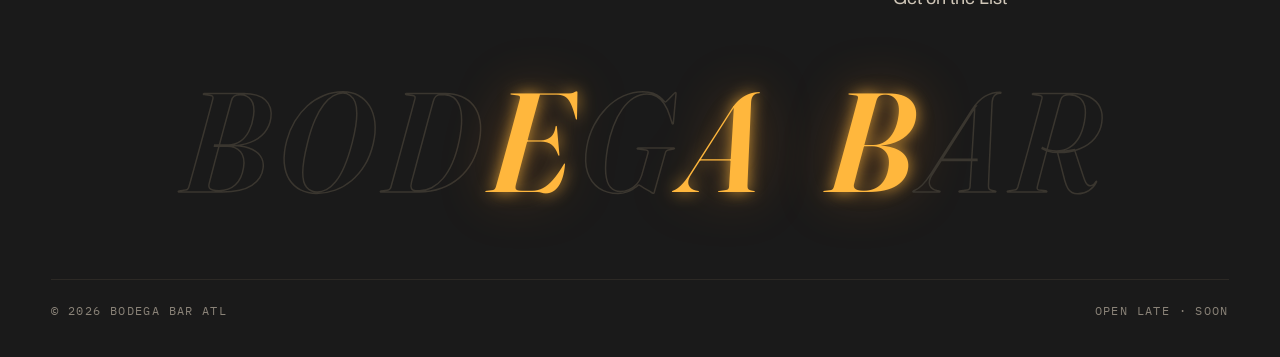
==== commit 75b08d98: "Edits: new family-style photo, crew label, fix widow in pillars heading" ====
--- a/about.html
+++ b/about.html
@@ -337,7 +337,7 @@
 <!-- PILLARS -->
 <section class="pillars">
   <div class="meta-row rv"><span>№ 02 — THE CONCEPT</span><span>THREE PILLARS</span></div>
-  <h2 class="mega rv">What we're <em>made of.</em></h2>
+  <h2 class="mega rv">What we're <em>made&nbsp;of.</em></h2>
   <div class="pillar-grid">
     <div class="pillar rv">
       <span class="no">PILLAR — 01</span>
@@ -359,7 +359,7 @@
 
 <!-- CREW -->
 <section class="crew" id="crew">
-  <div class="meta-row rv"><span>№ 03 — THE CREW</span><span>HUNG IN THE GALLERY</span></div>
+  <div class="meta-row rv"><span>№ 03 — THE CREW</span><span>FACES OF THE CORNER</span></div>
   <h2 class="mega rv">The faces behind <em>the counter.</em></h2>
   <div class="crew-grid">
     <article class="member rv">
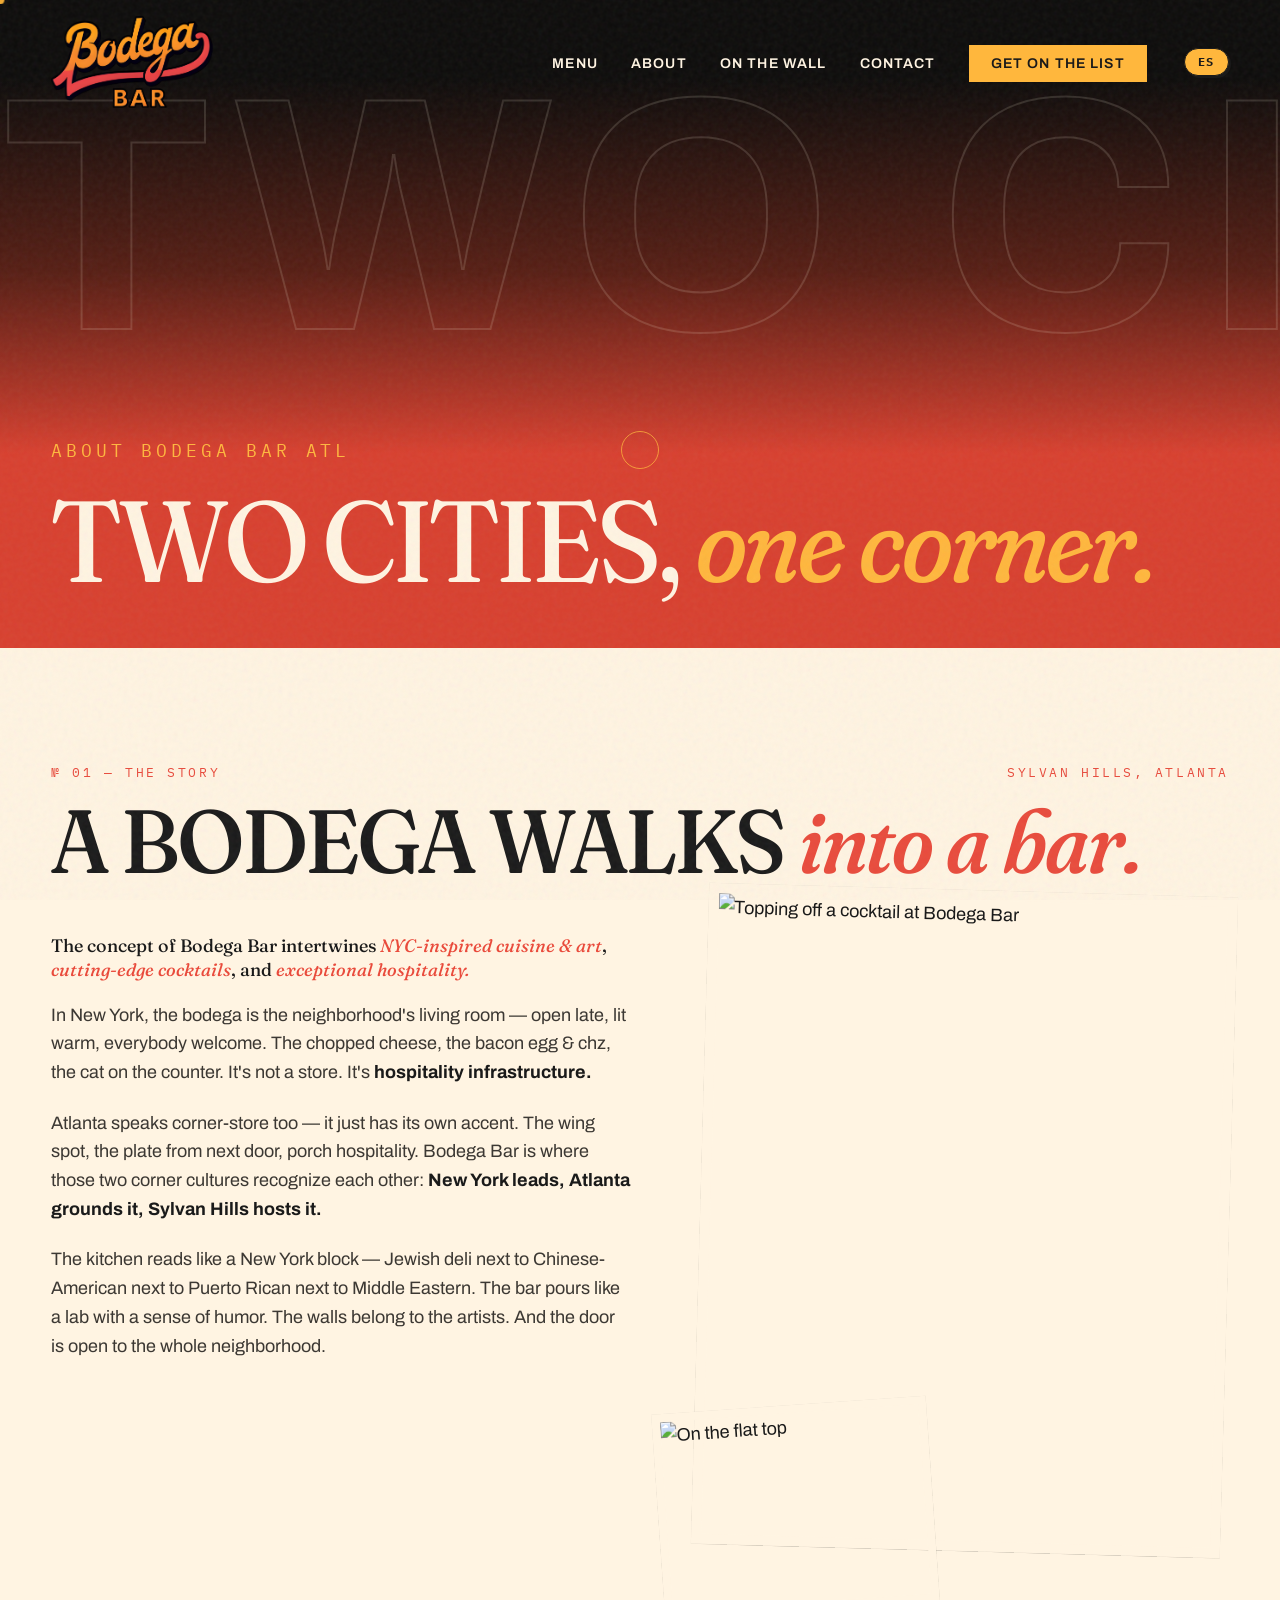
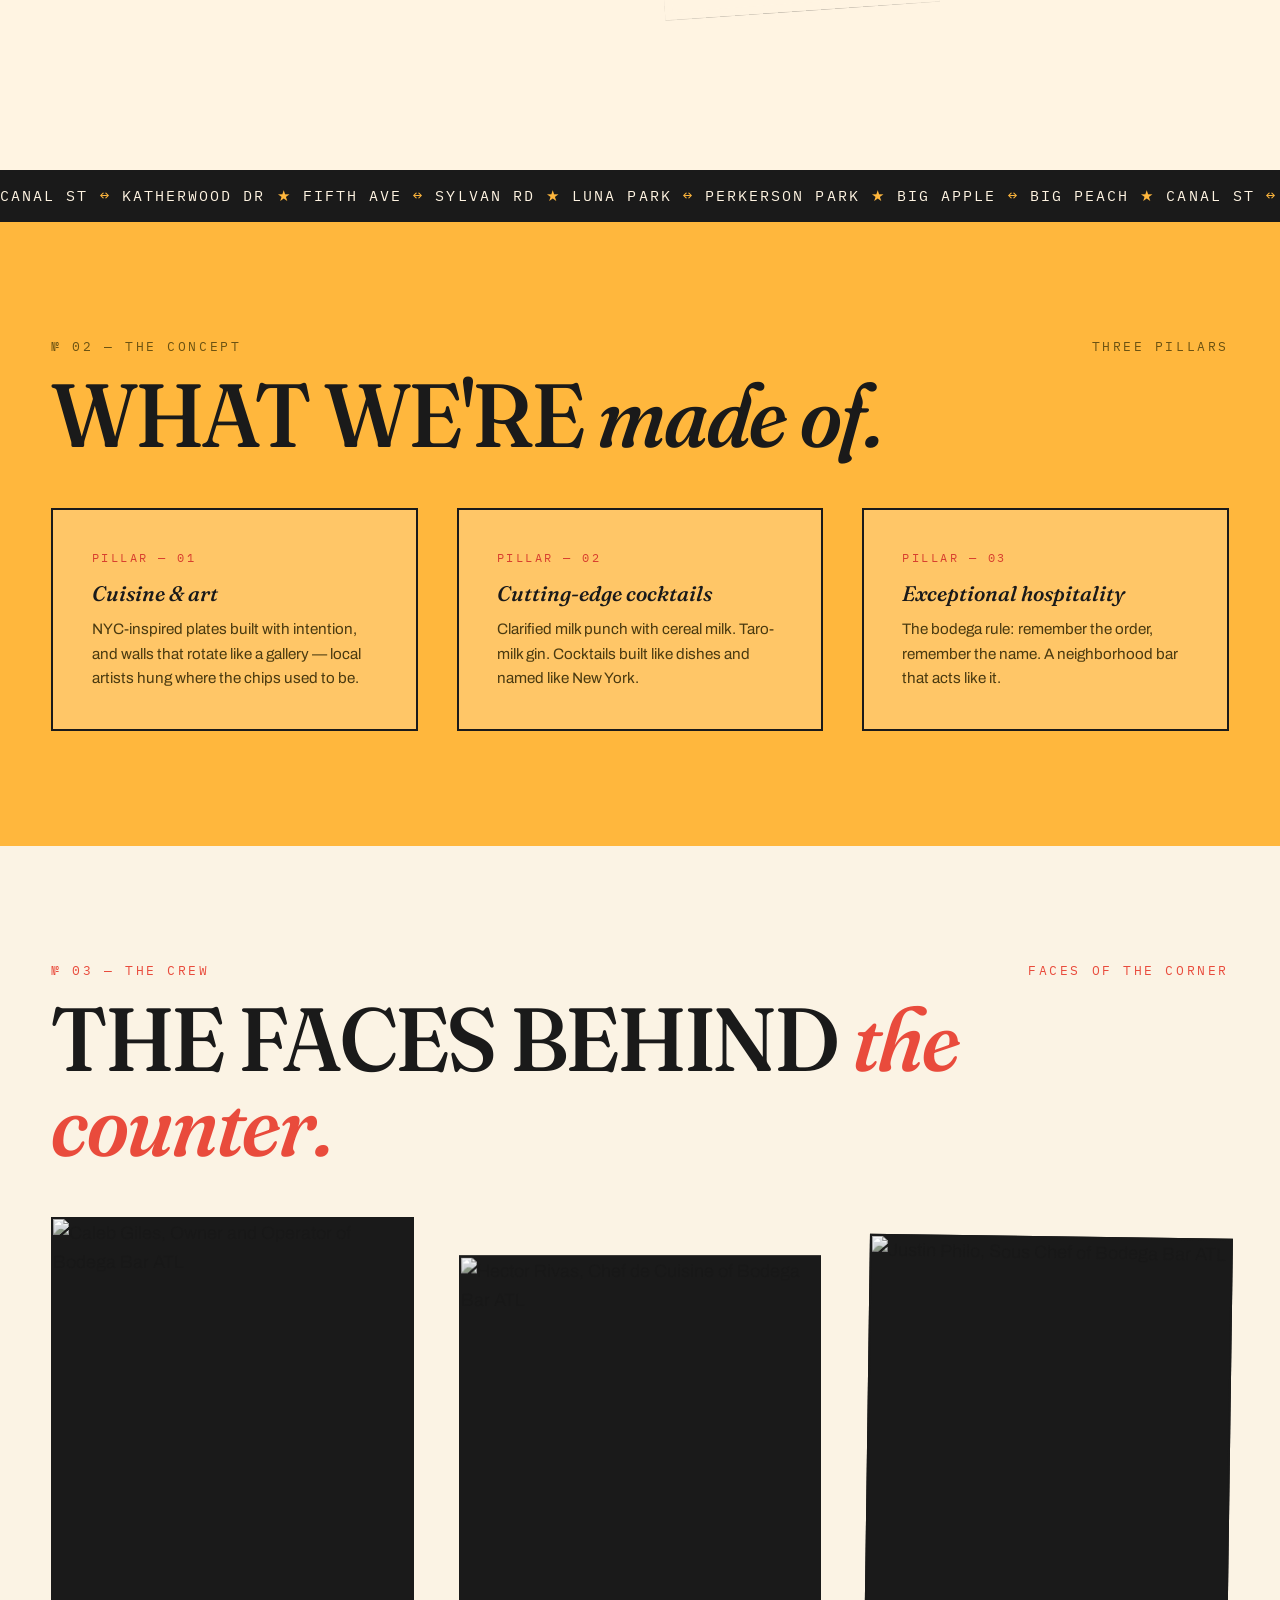
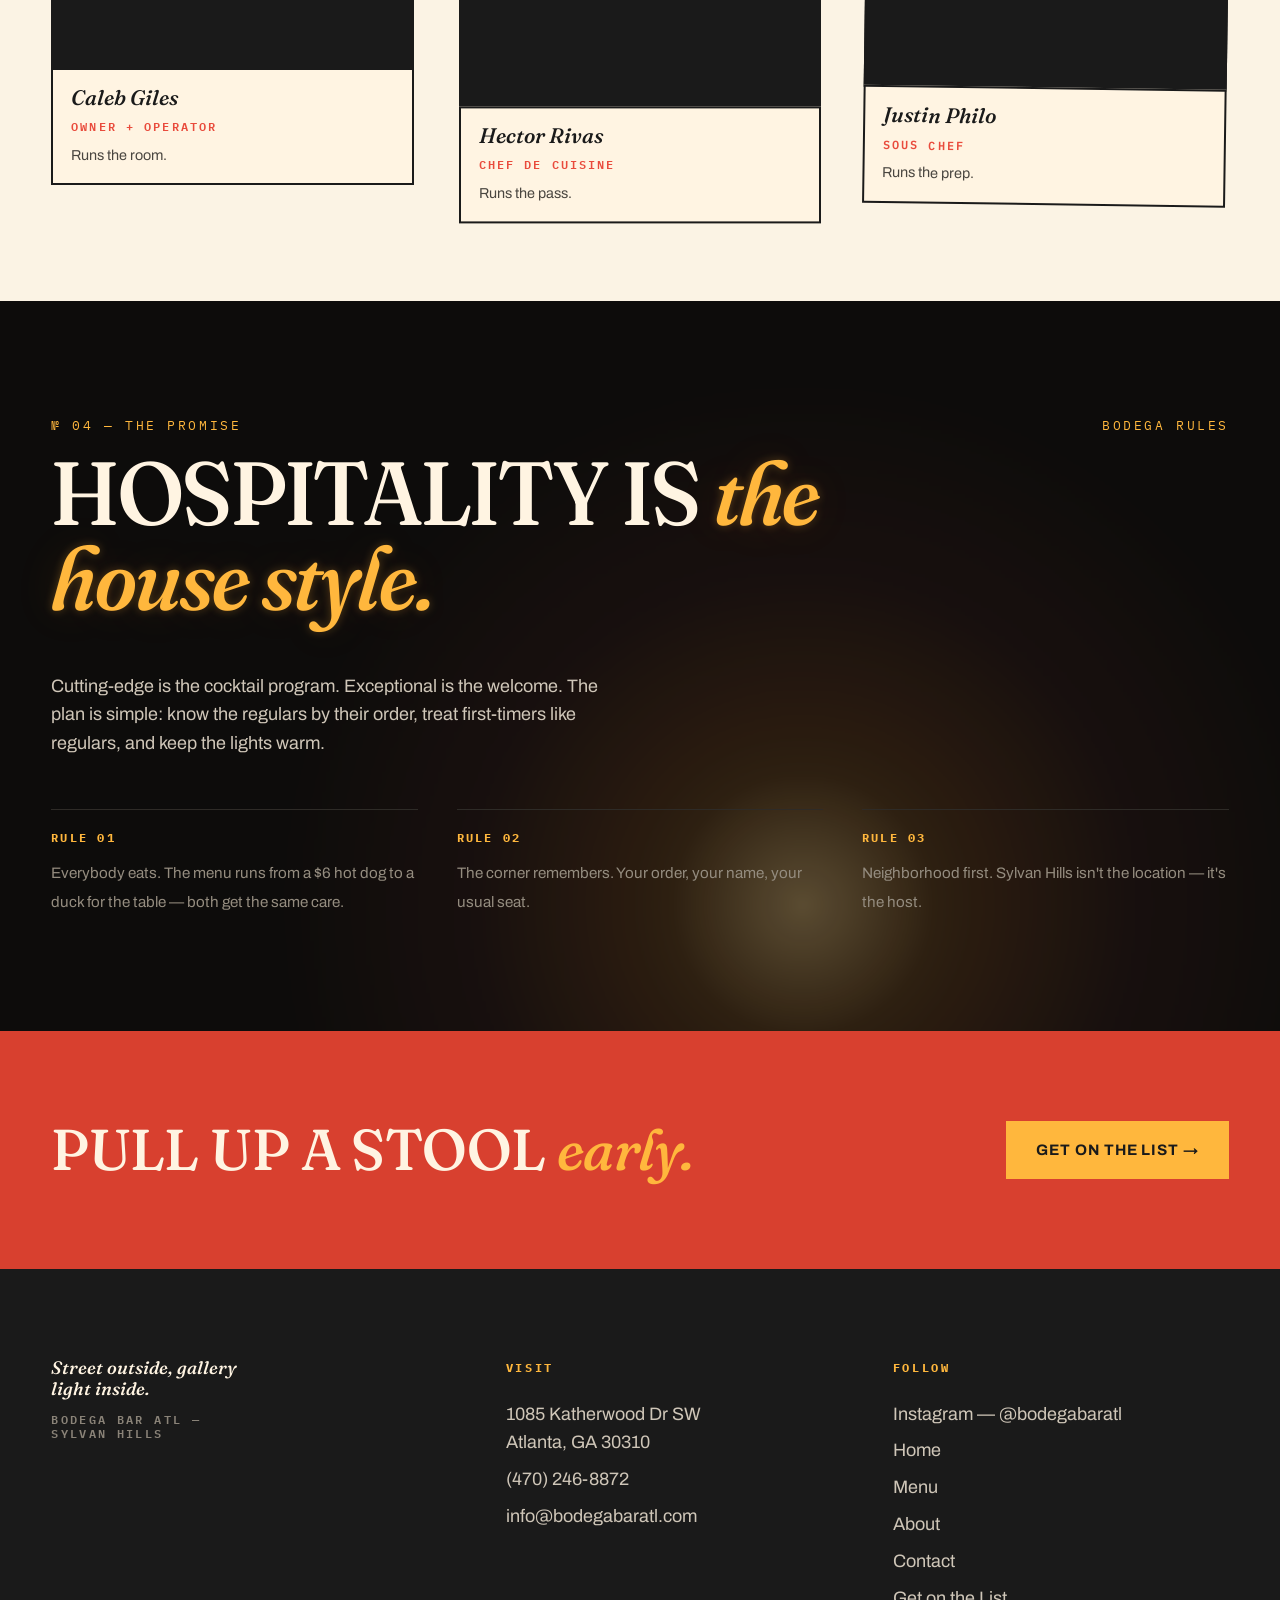
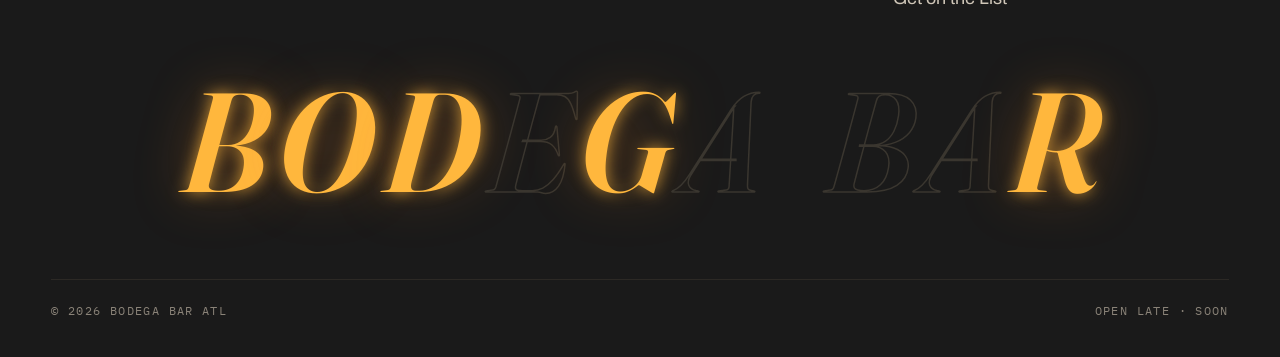
==== commit 89e78bc0: "Add bilingual EN/ES toggle (i18n.js) across all pages" ====
--- a/about.html
+++ b/about.html
@@ -490,5 +490,6 @@
 }
 </script>
 <script src="fx.js" defer></script>
+<script src="i18n.js" defer></script>
 </body>
 </html>
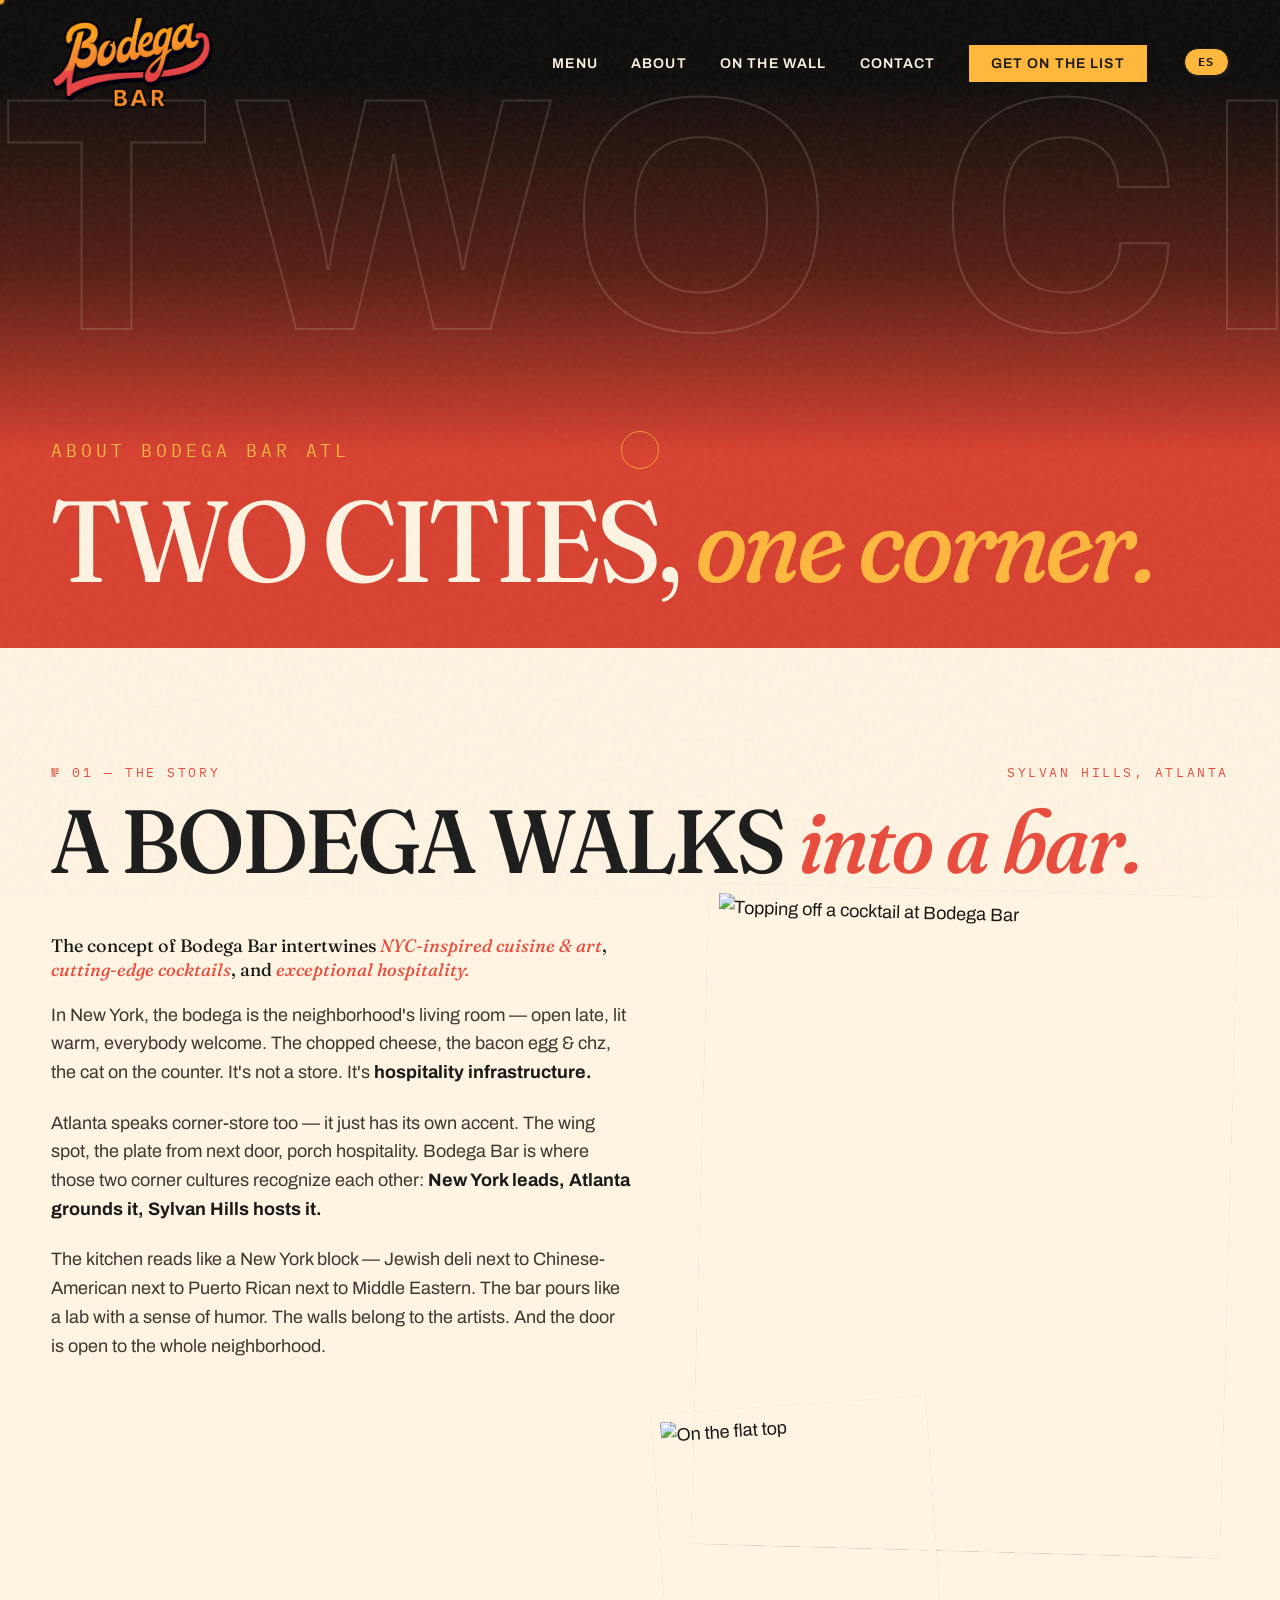
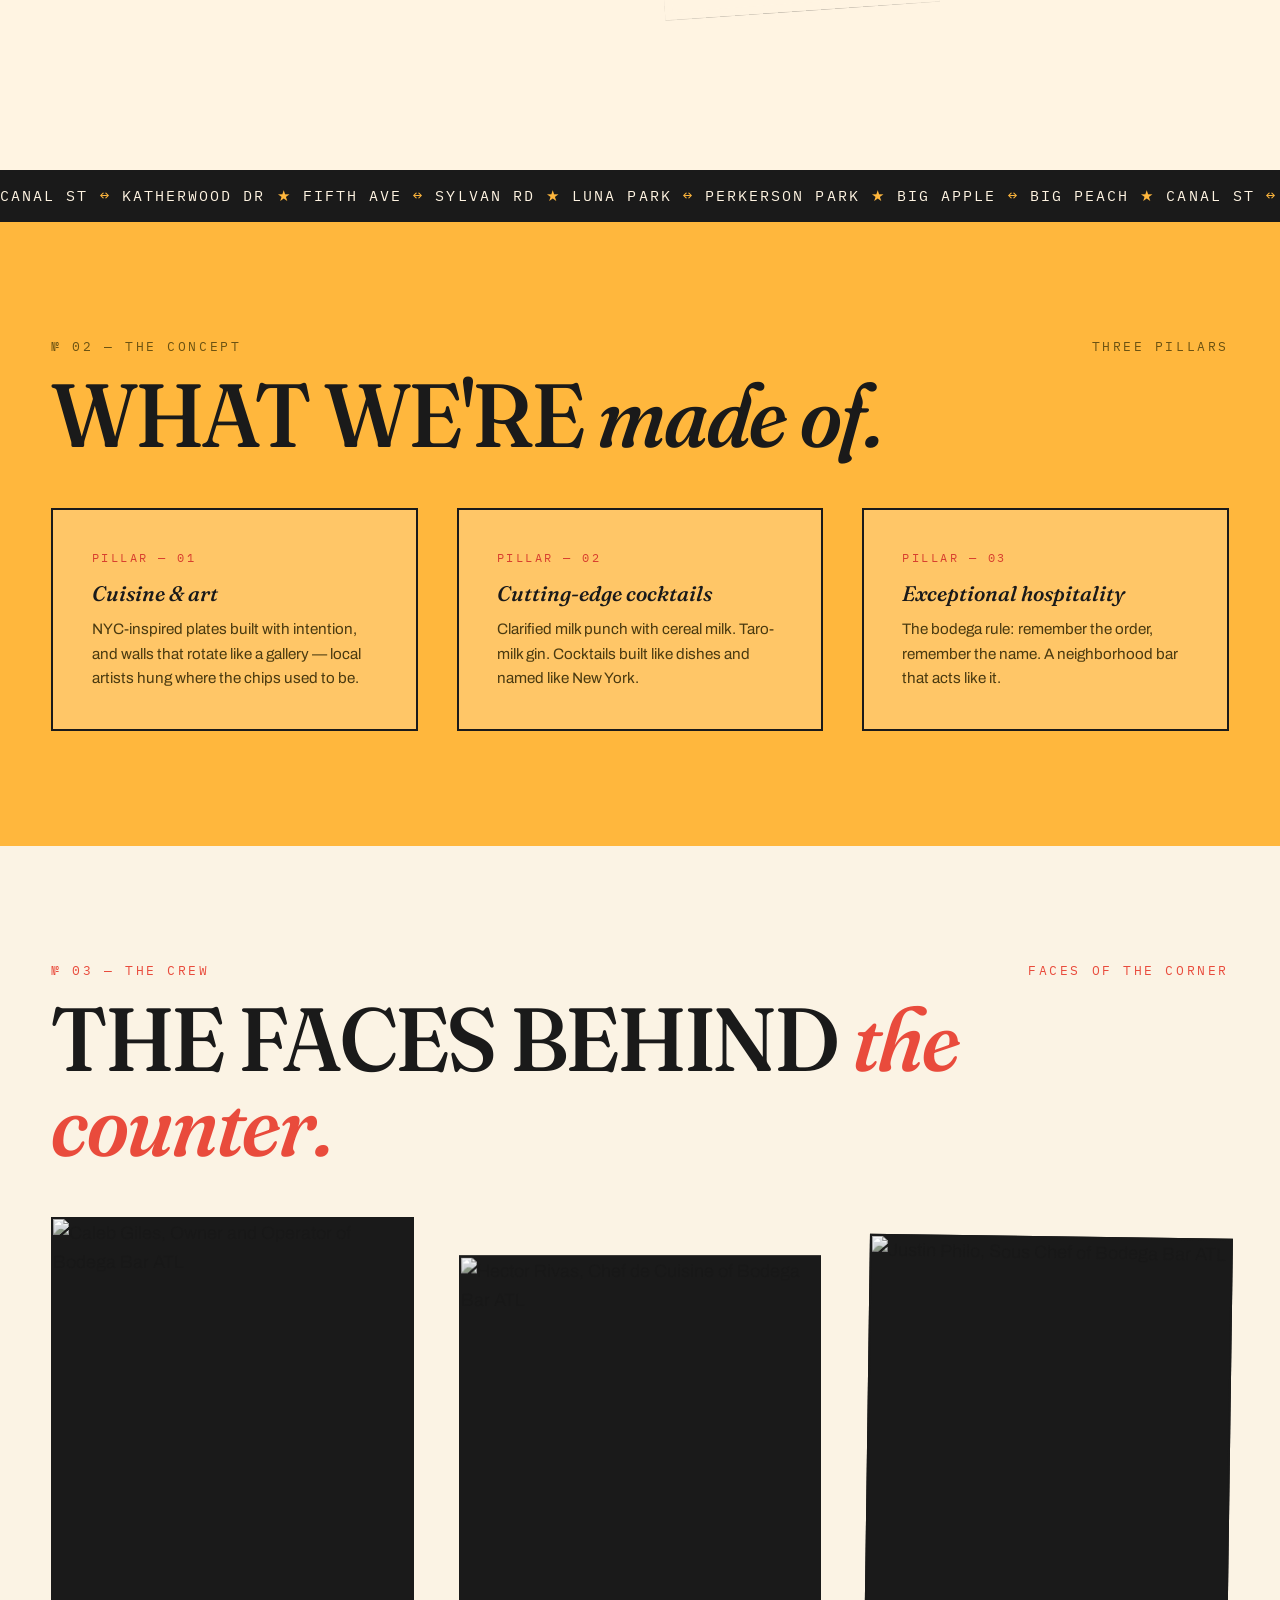
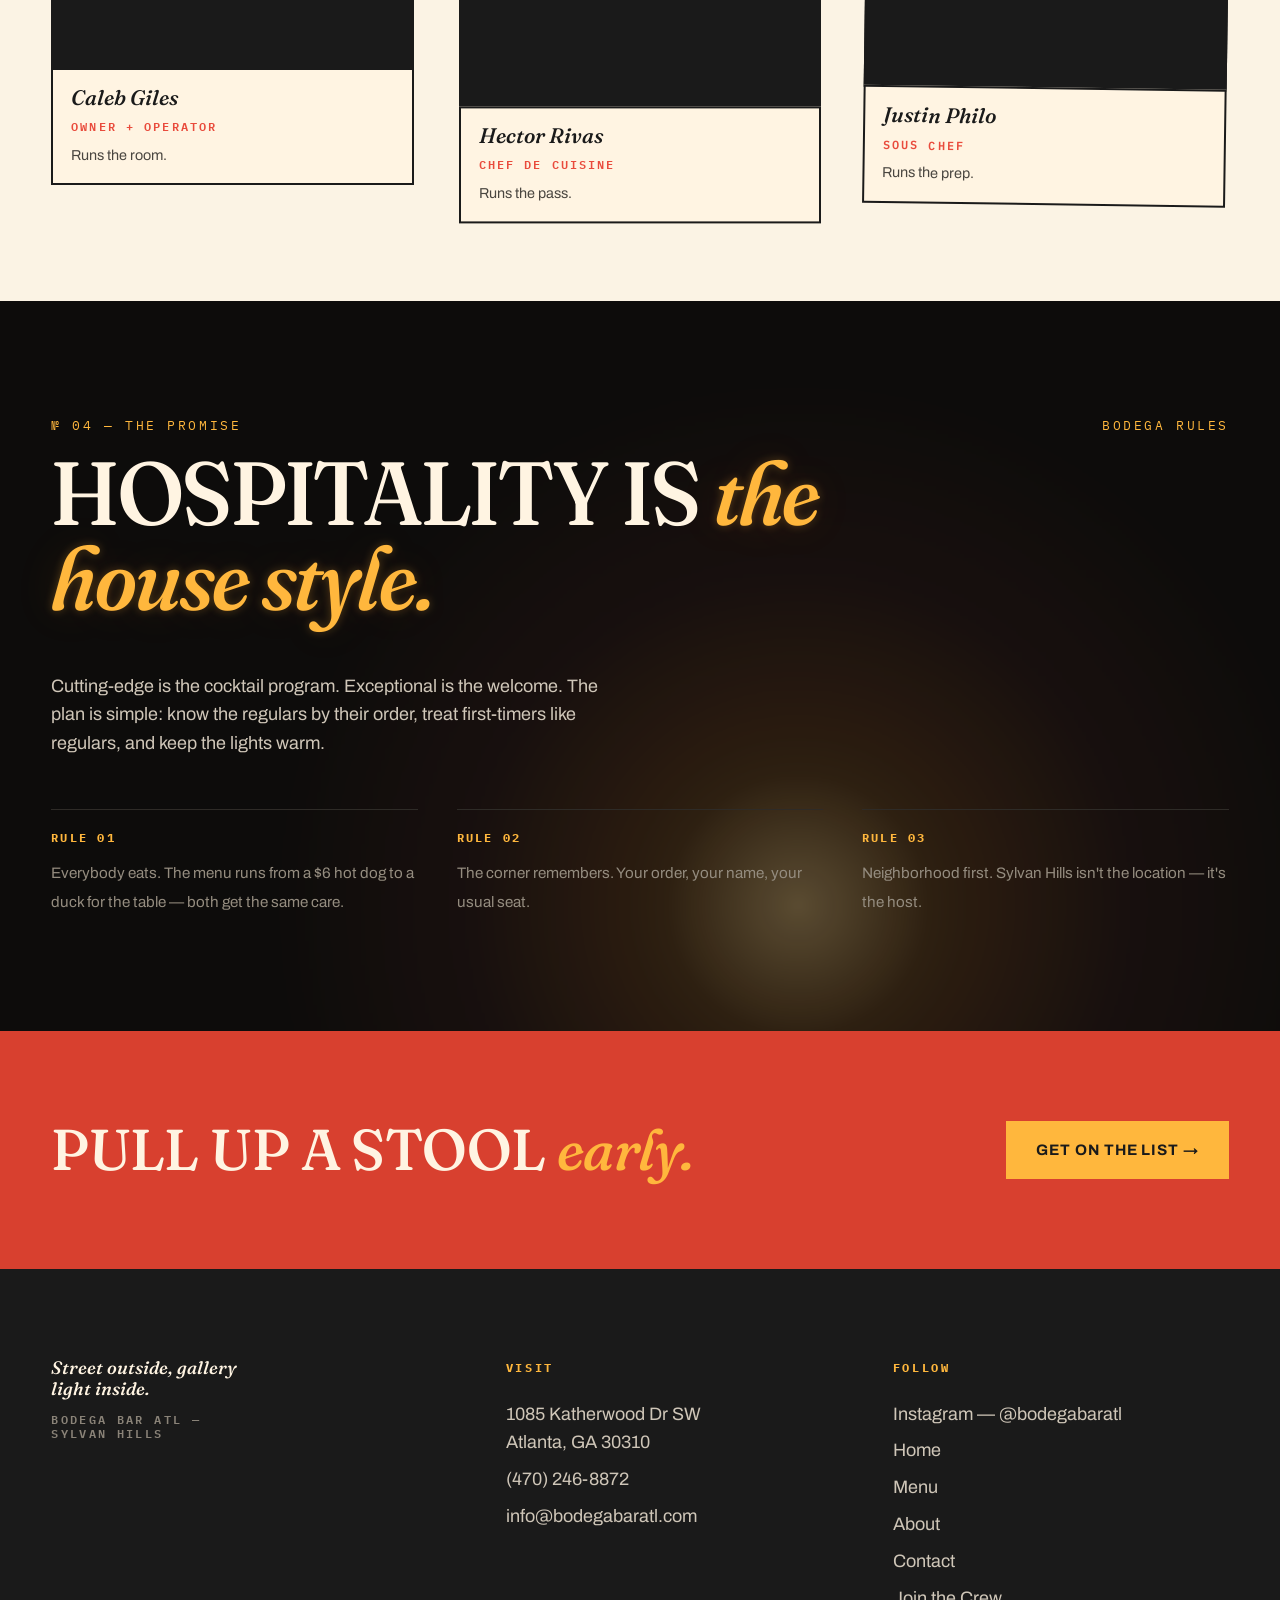
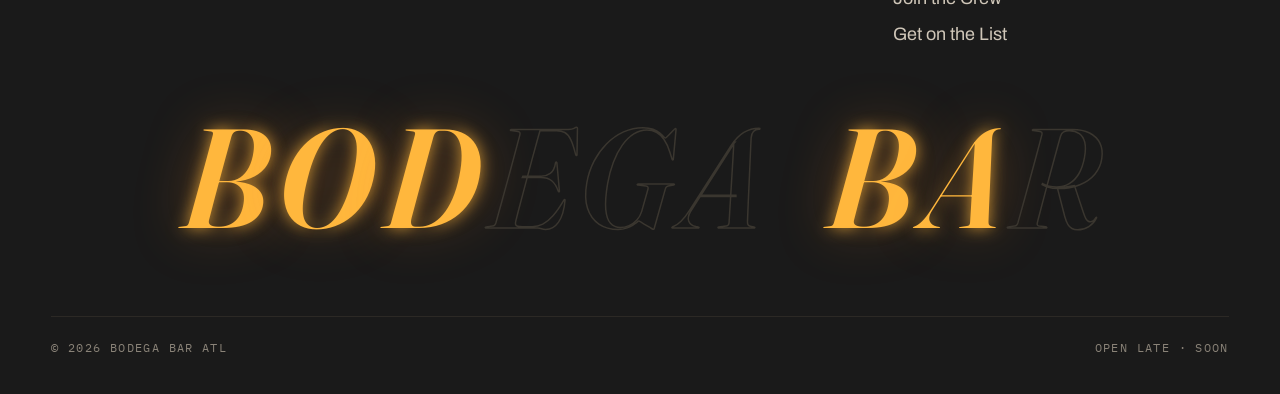
==== commit 2bfb0239: "Add careers page (Join the Crew) + footer links" ====
--- a/about.html
+++ b/about.html
@@ -429,6 +429,7 @@
       <a href="menu.html">Menu</a>
       <a href="about.html">About</a>
       <a href="contact.html">Contact</a>
+      <a href="careers.html">Join the Crew</a>
       <a href="index.html#list">Get on the List</a>
     </div>
   </div>
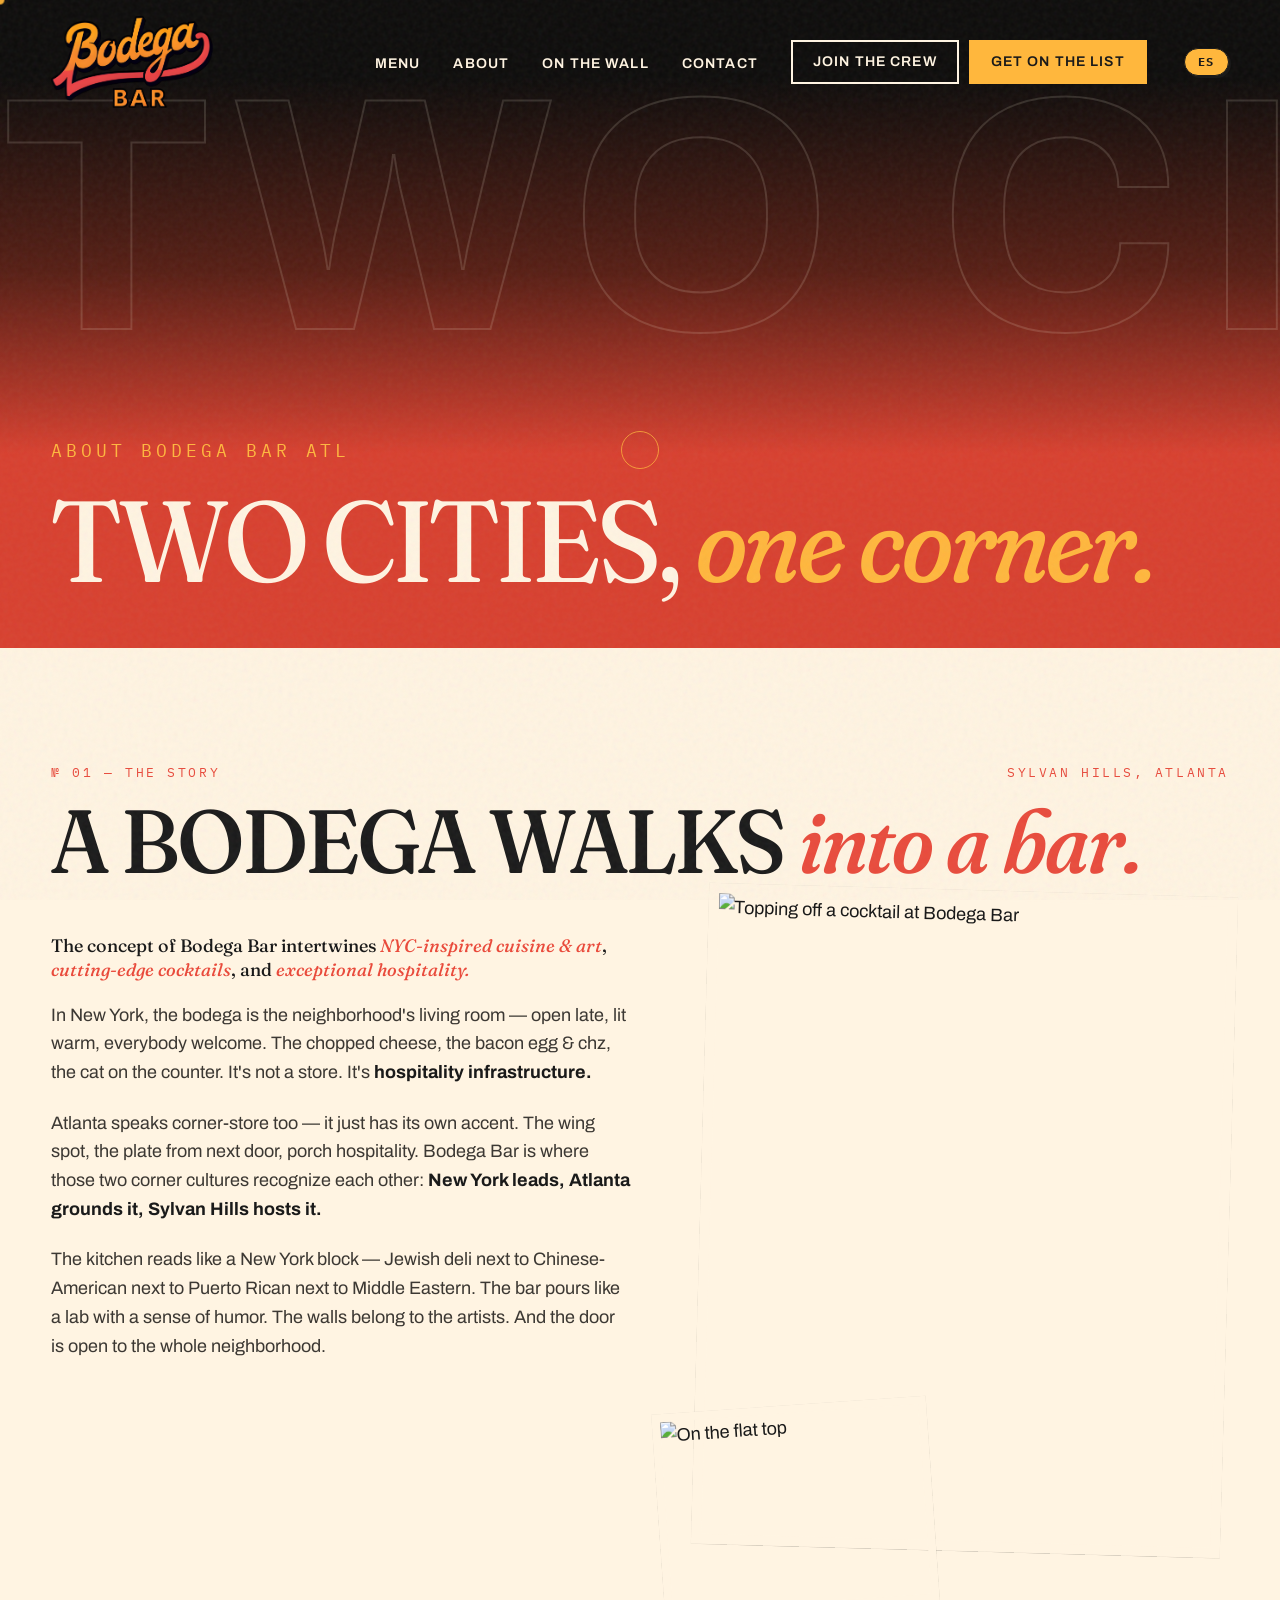
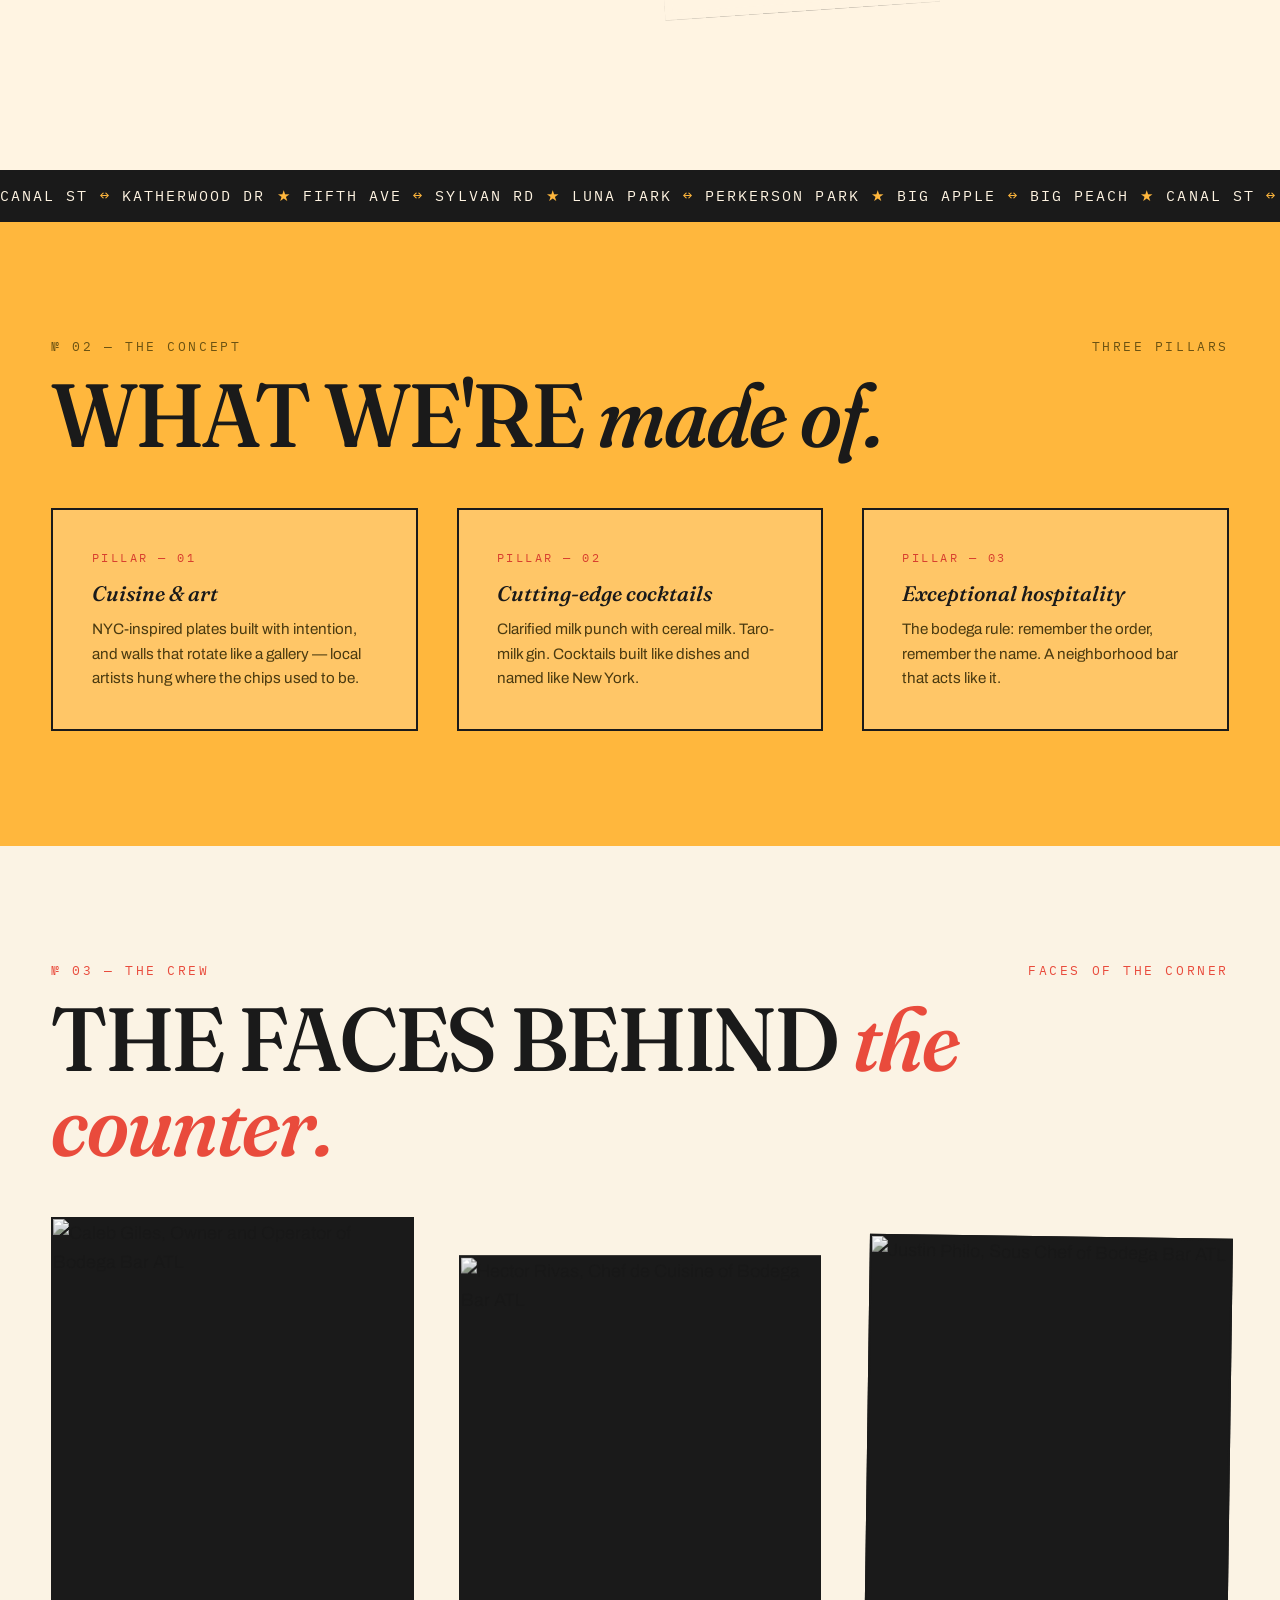
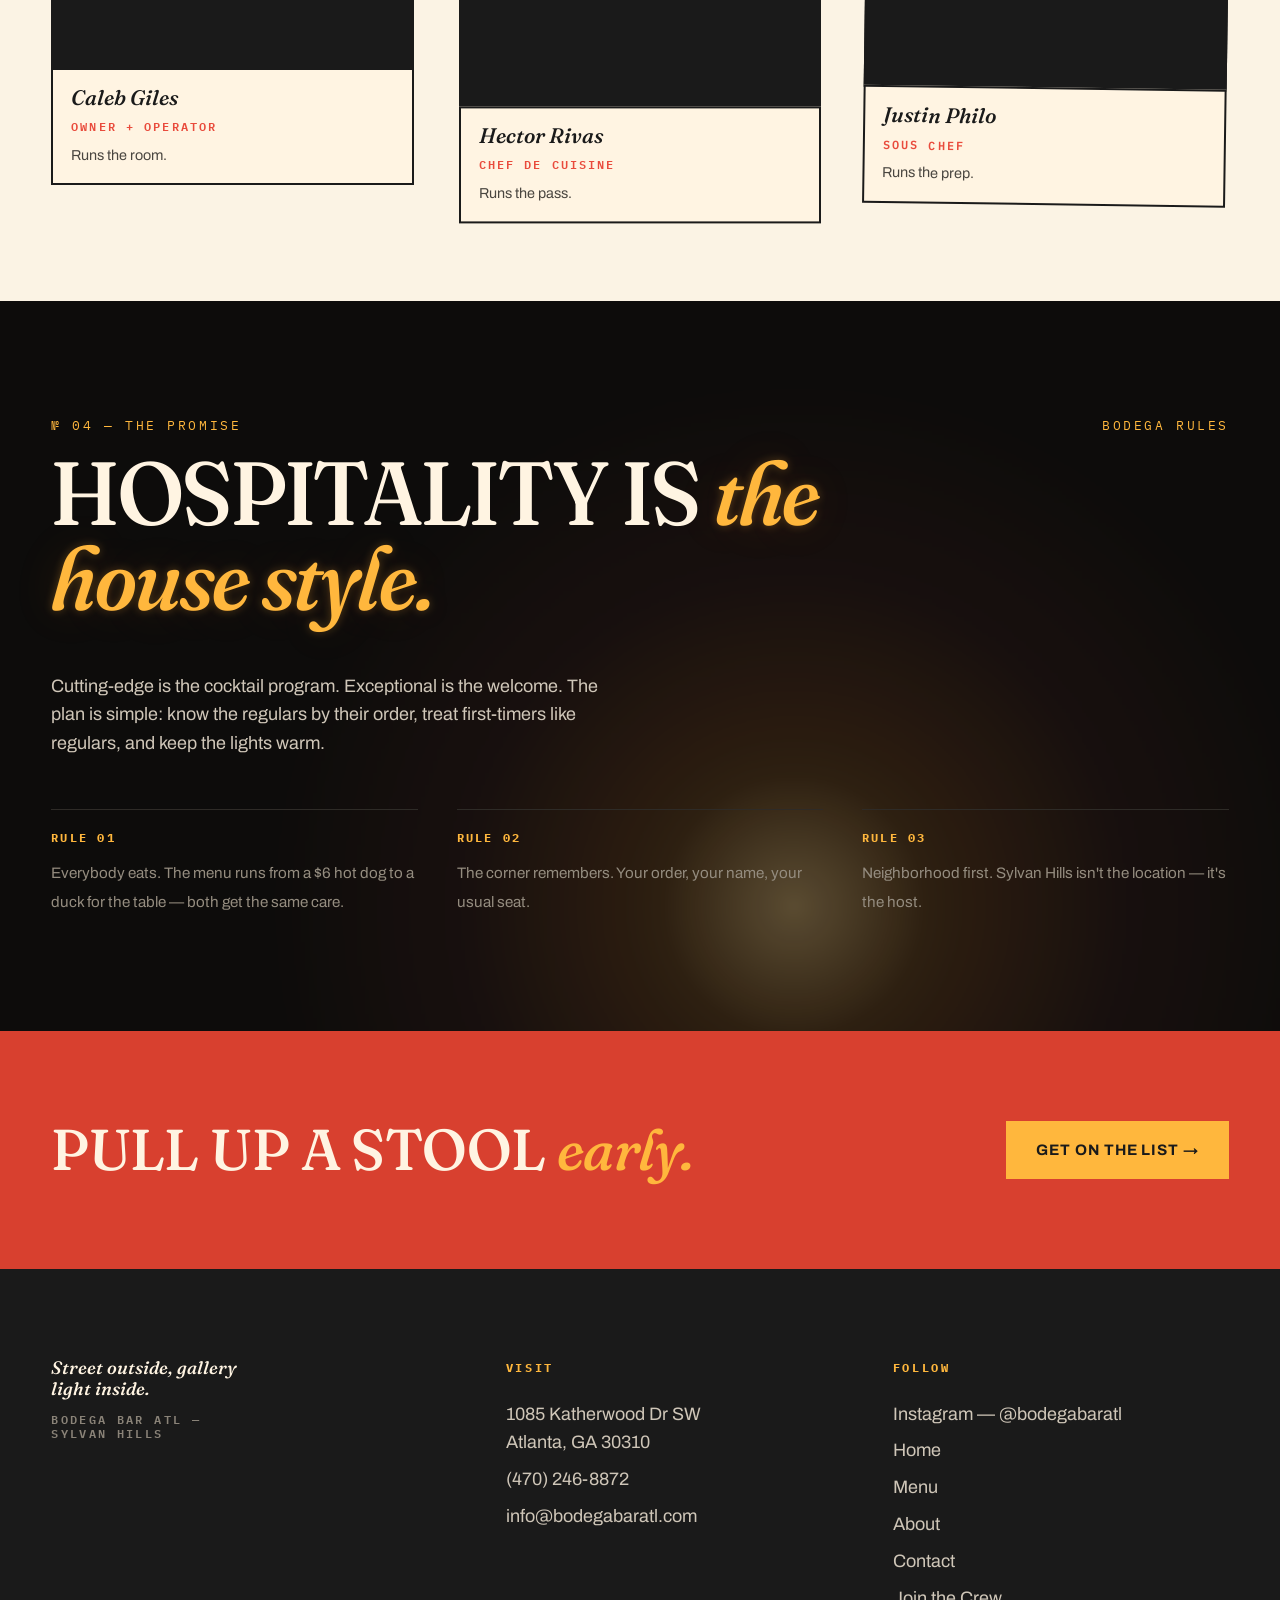
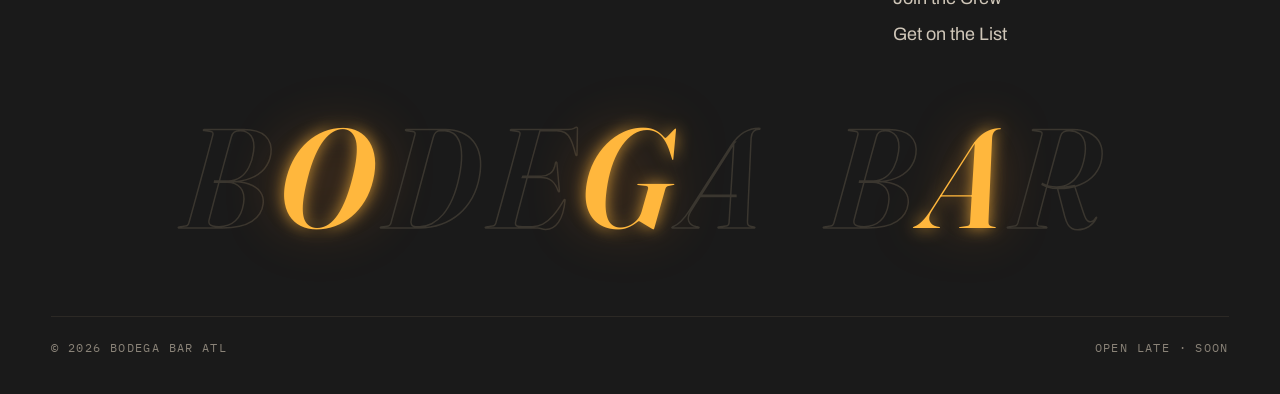
==== commit 1befb0c5: "Nav: Join the Crew (ghost) + Get on the List (gold) as paired CTAs" ====
--- a/about.html
+++ b/about.html
@@ -63,11 +63,14 @@
   text-decoration:none;font-weight:600;font-size:.88rem;letter-spacing:.08em;
   text-transform:uppercase;color:var(--cream);position:relative;
 }
-.nav-links a:not(.cta)::after{
+.nav-links a:not(.cta):not(.cta-ghost)::after{
   content:"";position:absolute;left:0;bottom:-5px;height:2px;width:0;
   background:var(--gold);transition:width .3s var(--ease-enter);
 }
-.nav-links a:not(.cta):hover::after{width:100%}
+.nav-links a:not(.cta):not(.cta-ghost):hover::after{width:100%}
+.cta-ghost{border:2px solid var(--cream);color:var(--cream)!important;padding:9px 20px;font-weight:700;transition:transform .25s var(--ease-spring),background .2s,color .2s,border-color .2s}
+.cta-ghost:hover{background:var(--brick);border-color:var(--brick);color:var(--cream)!important;transform:translate(-2px,-2px);box-shadow:3px 3px 0 var(--gold)}
+.nav-links .cta-pair{display:flex;gap:10px;align-items:center}
 .cta{background:var(--gold);color:var(--ink)!important;padding:11px 22px;font-weight:700;transition:transform .25s var(--ease-spring)}
 .cta:hover{transform:translate(-2px,-2px);box-shadow:3px 3px 0 var(--cream)}
 .hamburger{display:none;background:none;border:none;cursor:pointer;font-family:'IBM Plex Mono';font-size:.9rem;letter-spacing:.1em;text-transform:uppercase;color:var(--cream)}
@@ -286,7 +289,7 @@
     <li><a href="about.html">About</a></li>
     <li><a href="index.html#on-the-wall">On the Wall</a></li>
     <li><a href="contact.html">Contact</a></li>
-    <li><a class="cta" href="index.html#list">Get on the List</a></li>
+    <li class="cta-pair"><a class="cta-ghost" href="careers.html">Join the Crew</a><a class="cta" href="index.html#list">Get on the List</a></li>
   </ul>
   <button class="hamburger" id="hamburger" aria-label="Open menu">Menu ＋</button>
 </nav>
@@ -297,6 +300,7 @@
   <a href="about.html">About</a>
   <a href="index.html#on-the-wall">On the Wall</a>
   <a href="contact.html">Contact</a>
+  <a href="careers.html">Join the Crew</a>
   <a href="index.html#list">Get on the List</a>
 </div>
 
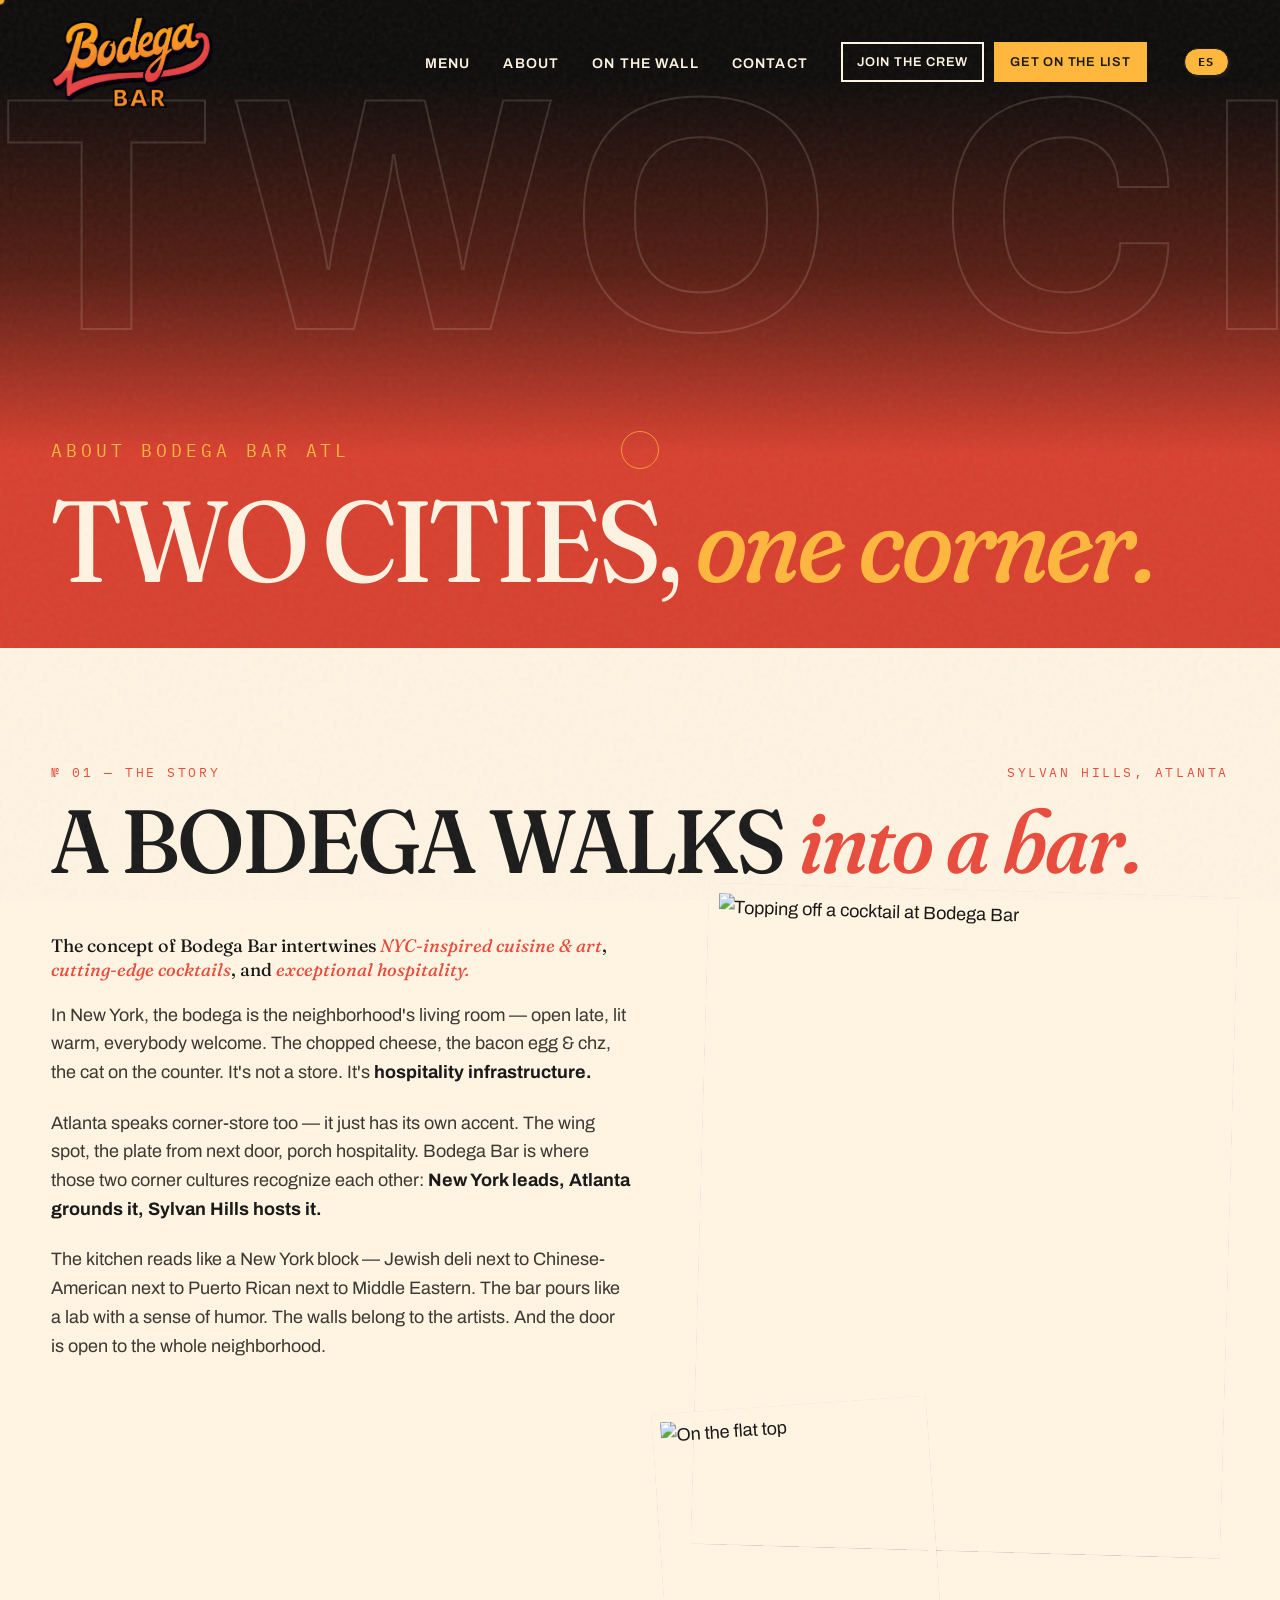
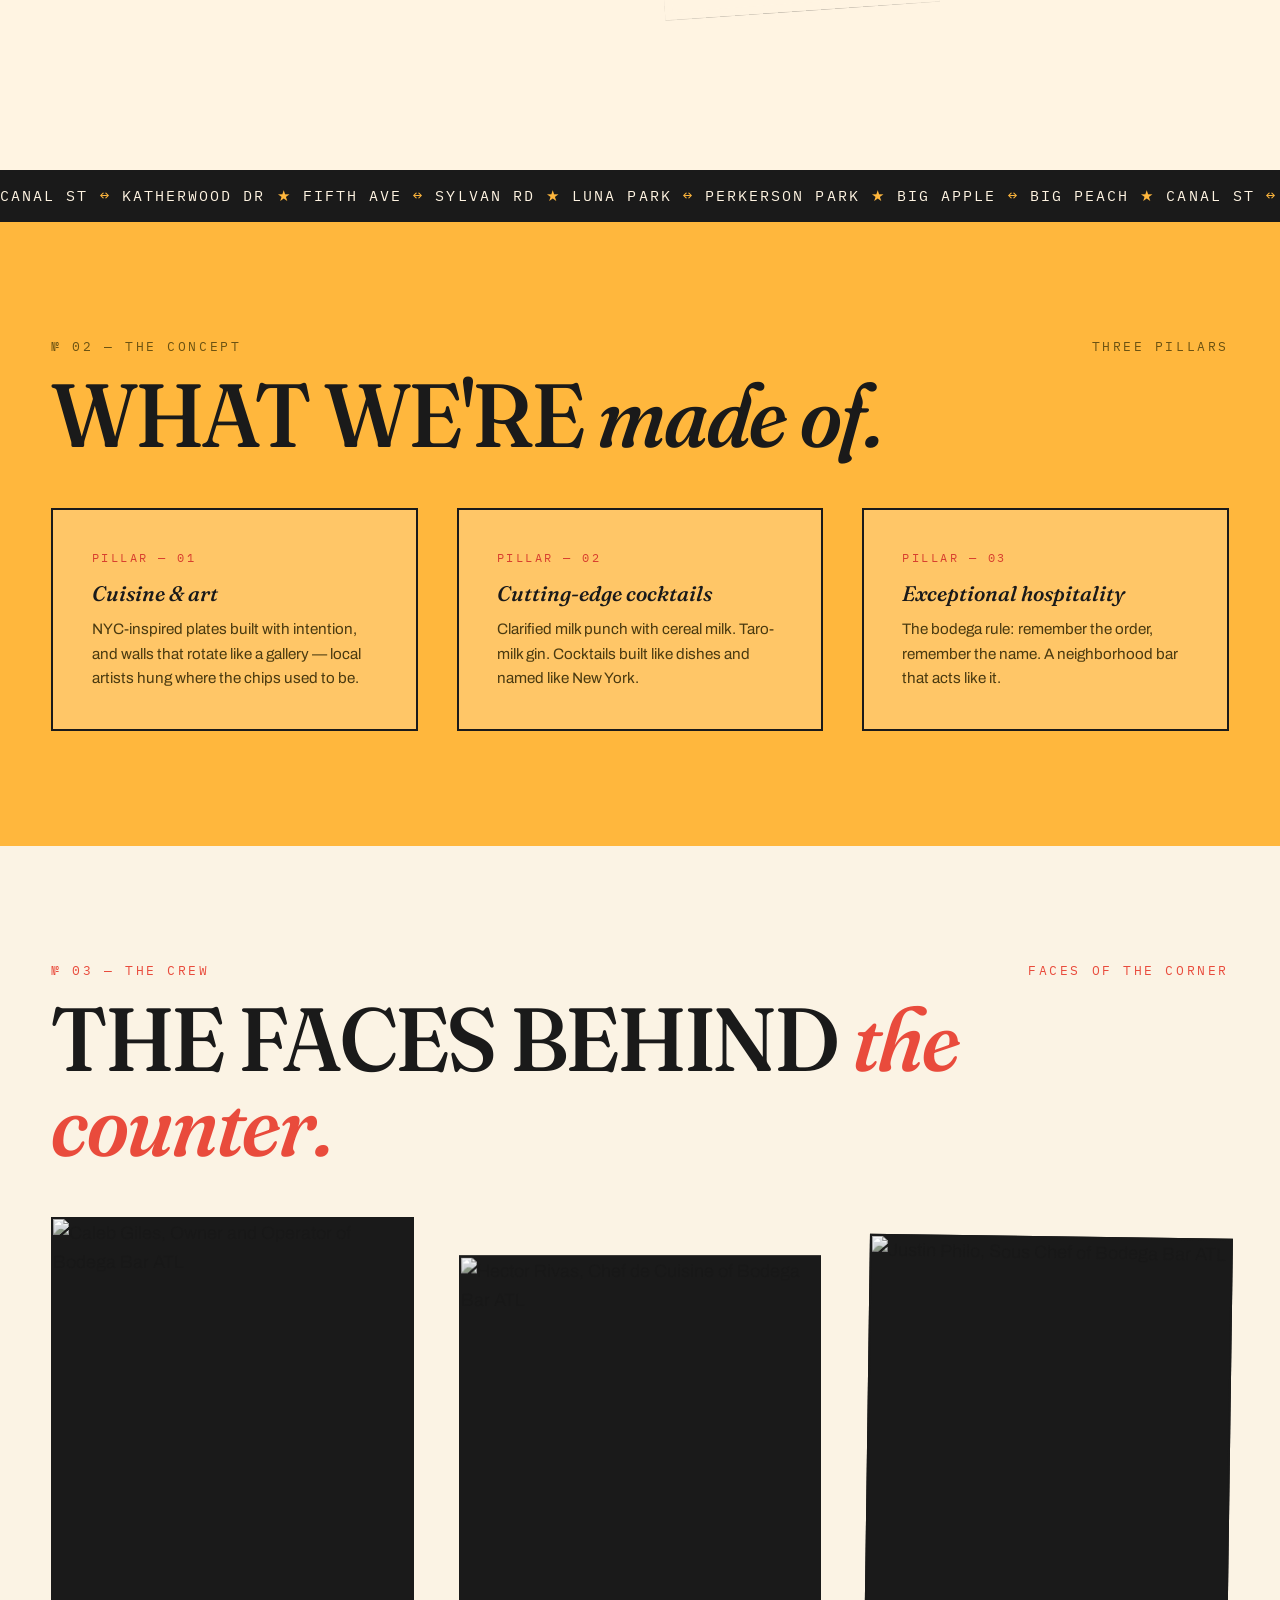
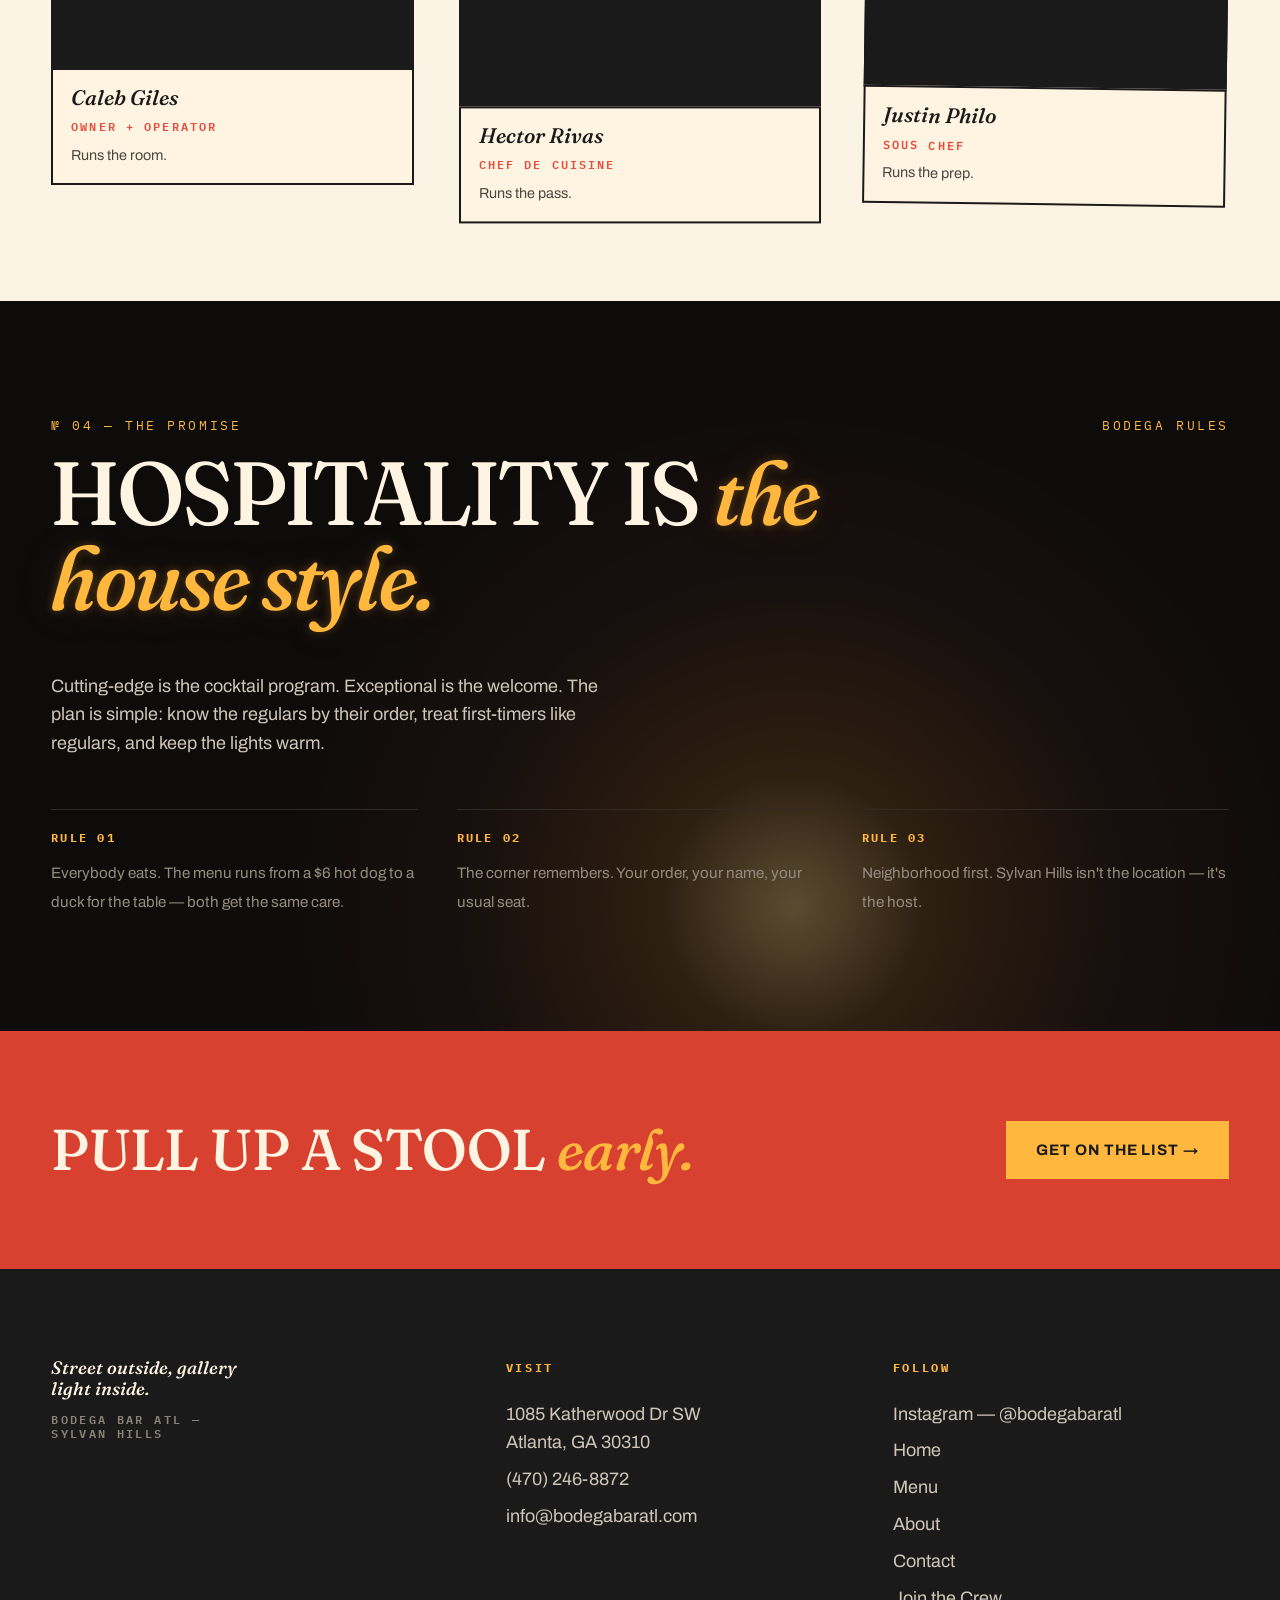
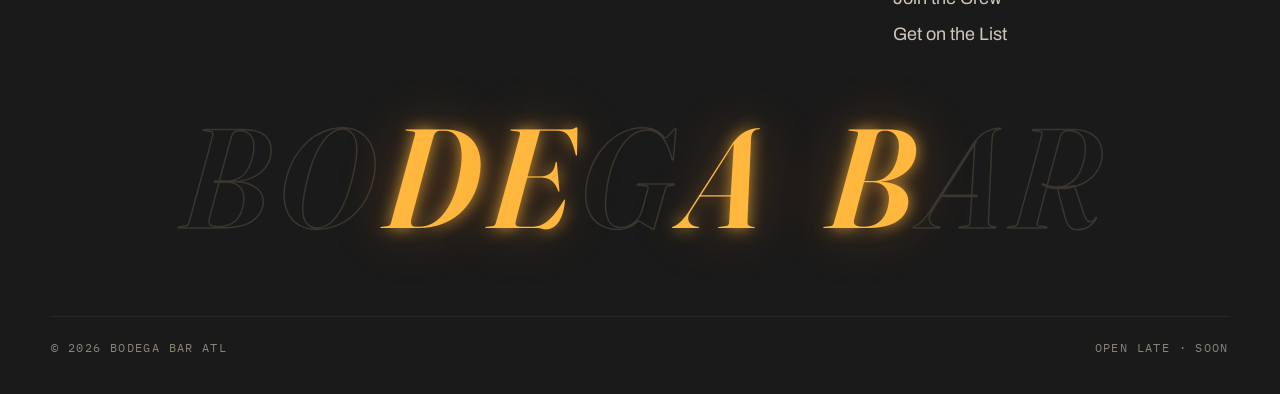
==== commit 8fca2df7: "Nav CTAs: single-line, tighter padding" ====
--- a/about.html
+++ b/about.html
@@ -71,6 +71,9 @@
 .cta-ghost{border:2px solid var(--cream);color:var(--cream)!important;padding:9px 20px;font-weight:700;transition:transform .25s var(--ease-spring),background .2s,color .2s,border-color .2s}
 .cta-ghost:hover{background:var(--brick);border-color:var(--brick);color:var(--cream)!important;transform:translate(-2px,-2px);box-shadow:3px 3px 0 var(--gold)}
 .nav-links .cta-pair{display:flex;gap:10px;align-items:center}
+.nav-links .cta,.nav-links .cta-ghost{white-space:nowrap;font-size:.8rem;letter-spacing:.06em}
+.nav-links .cta{padding:10px 16px}
+.nav-links .cta-ghost{padding:8px 14px}
 .cta{background:var(--gold);color:var(--ink)!important;padding:11px 22px;font-weight:700;transition:transform .25s var(--ease-spring)}
 .cta:hover{transform:translate(-2px,-2px);box-shadow:3px 3px 0 var(--cream)}
 .hamburger{display:none;background:none;border:none;cursor:pointer;font-family:'IBM Plex Mono';font-size:.9rem;letter-spacing:.1em;text-transform:uppercase;color:var(--cream)}
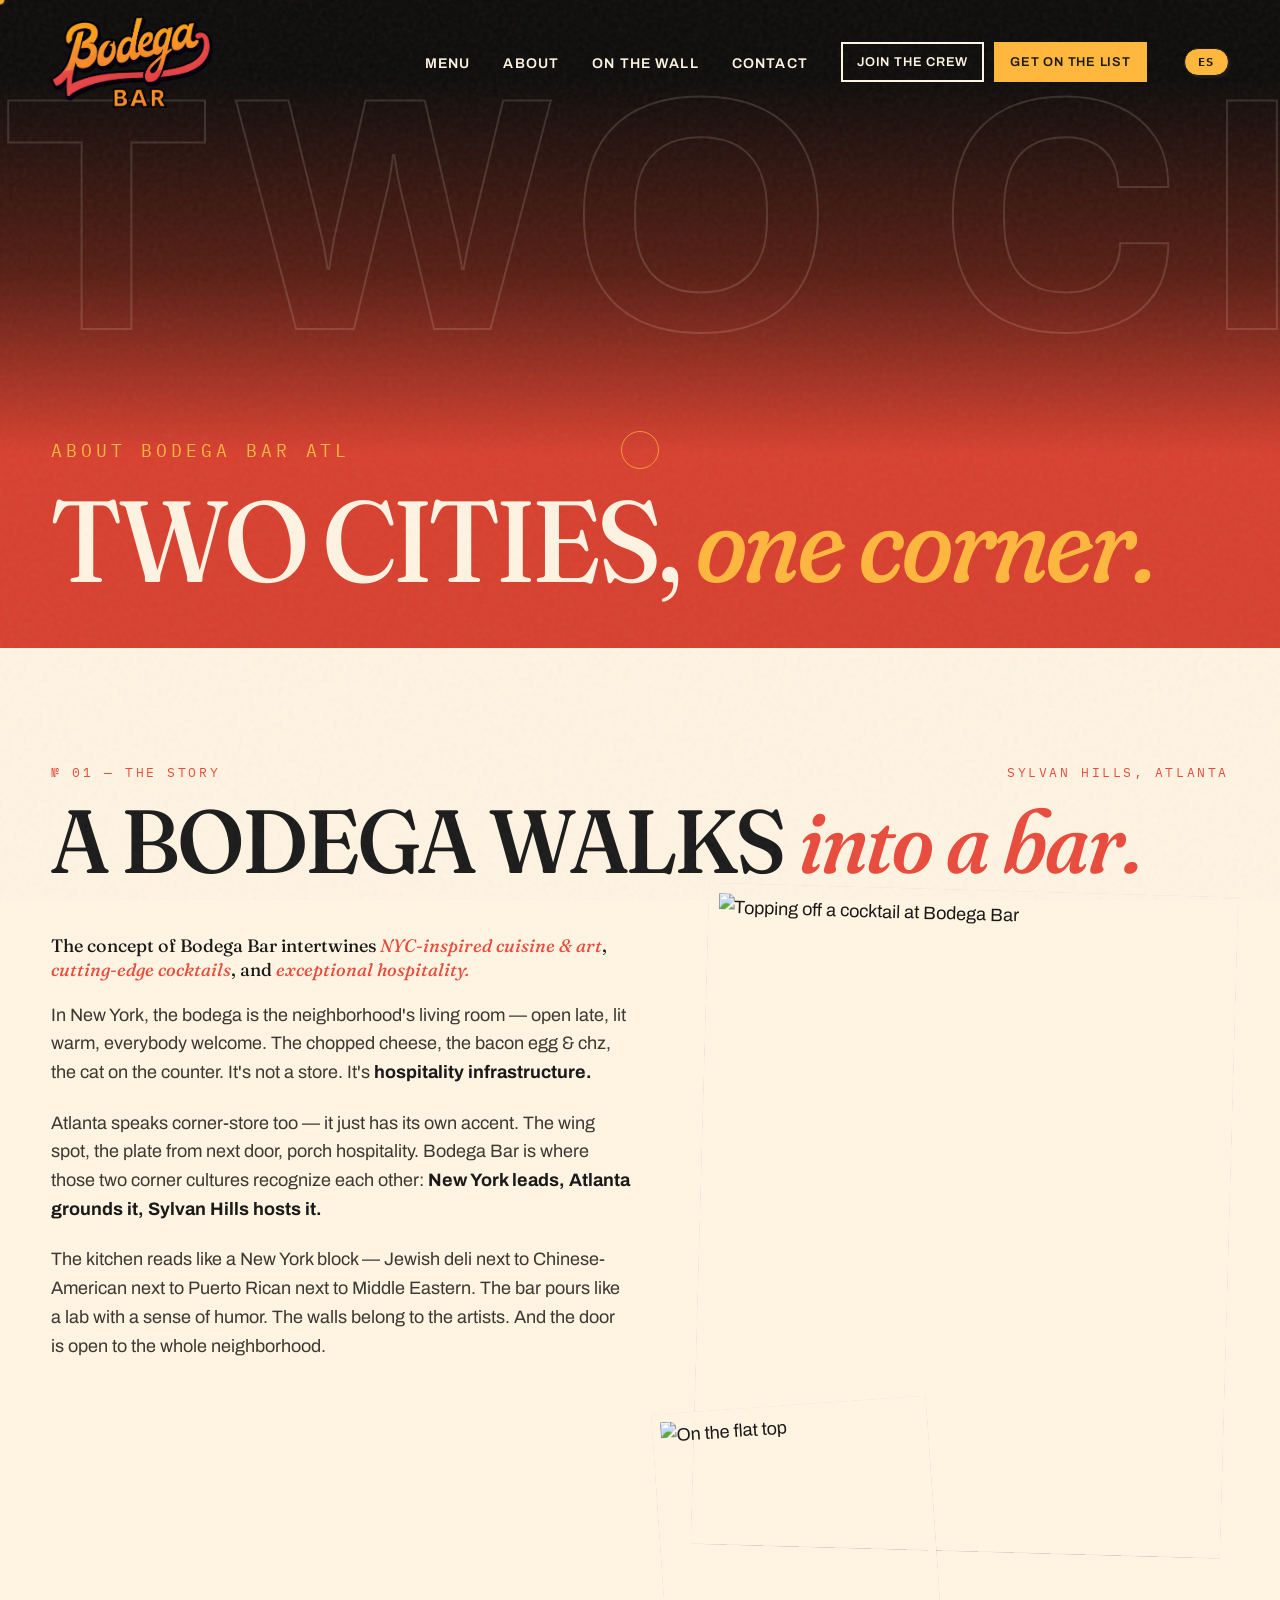
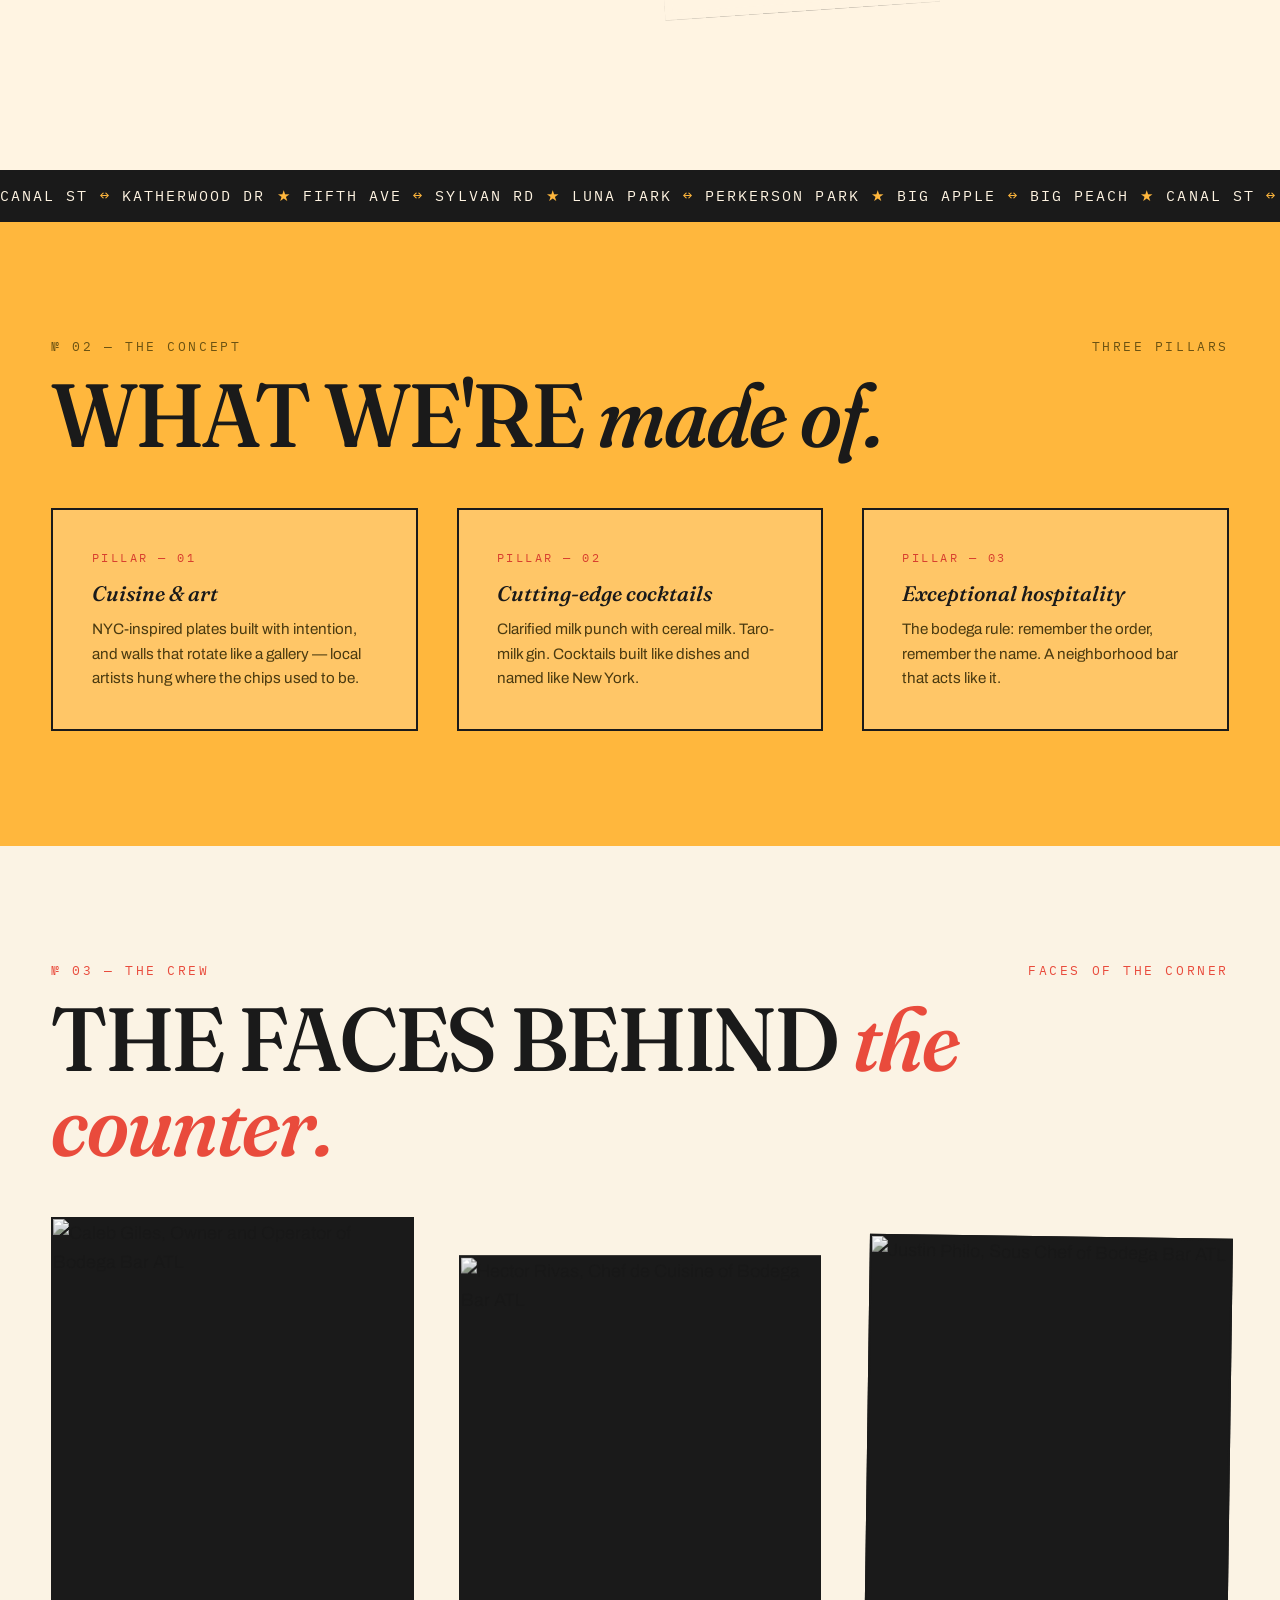
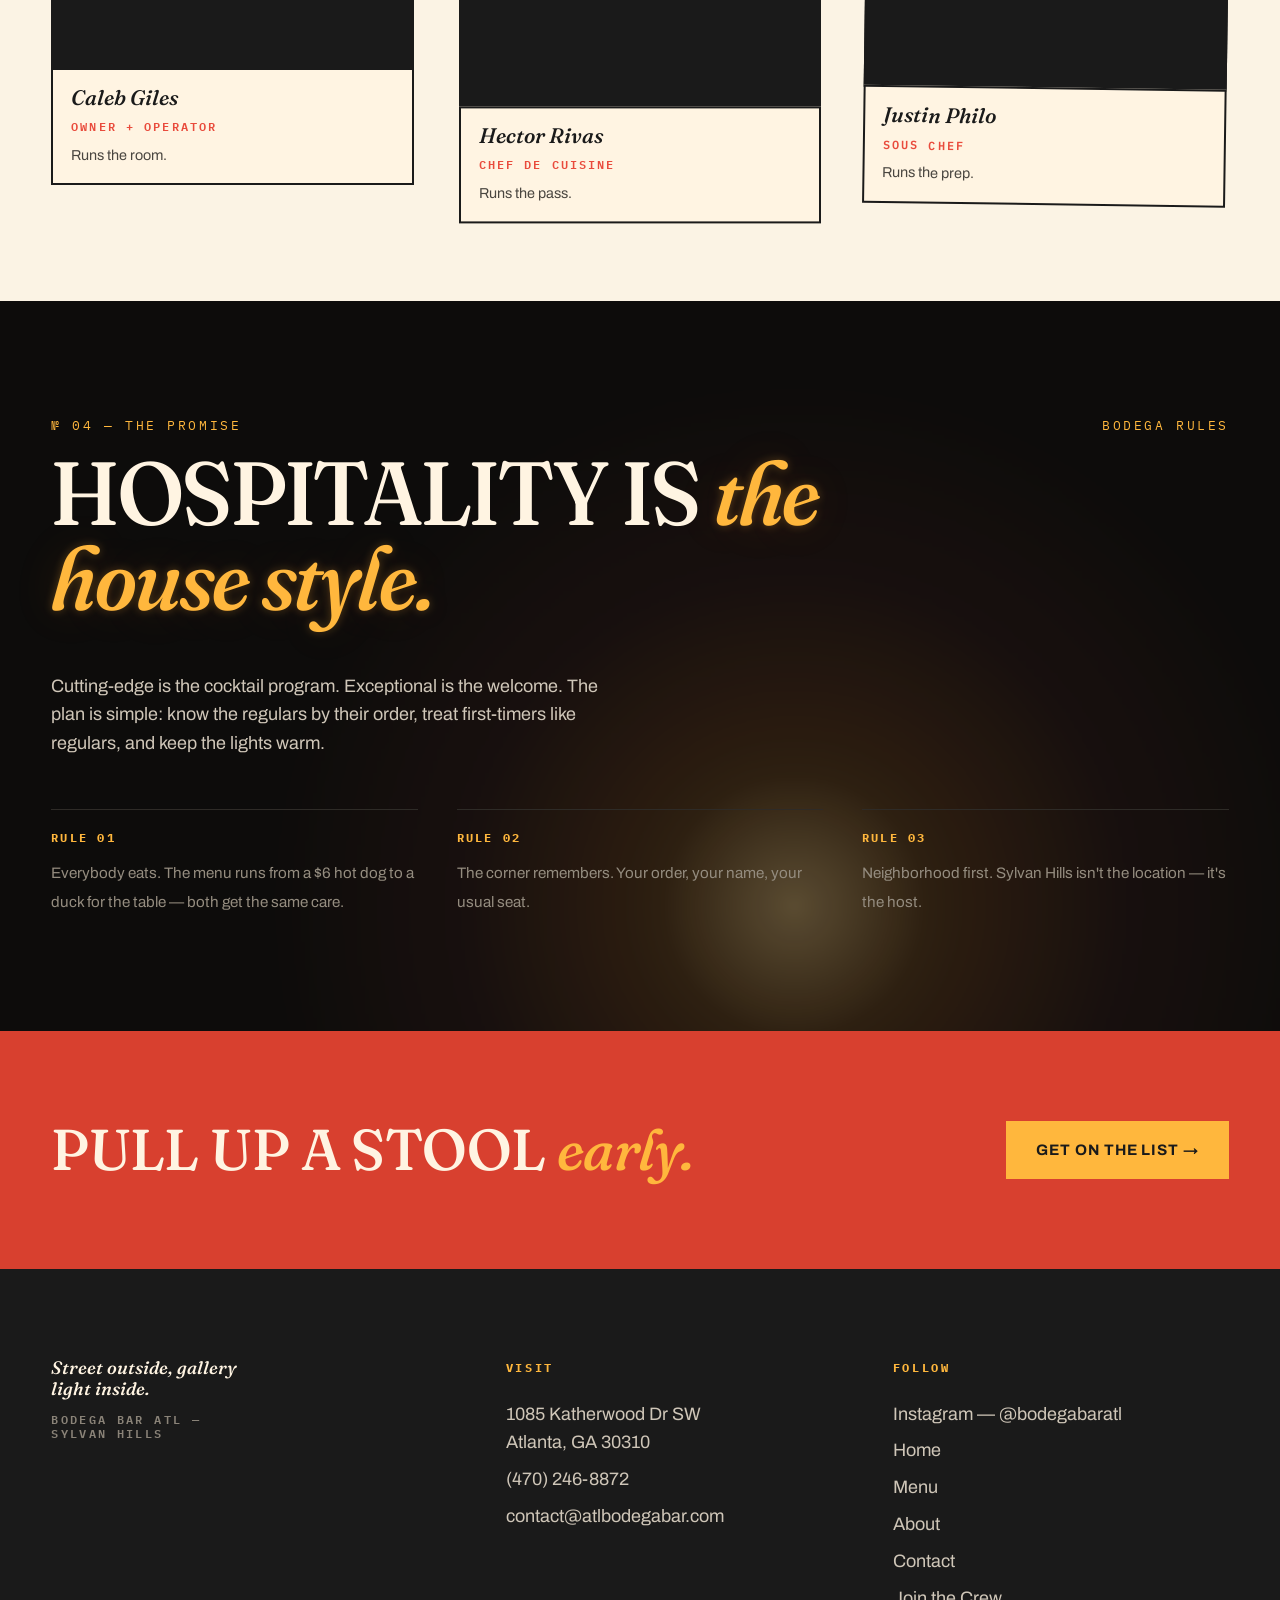
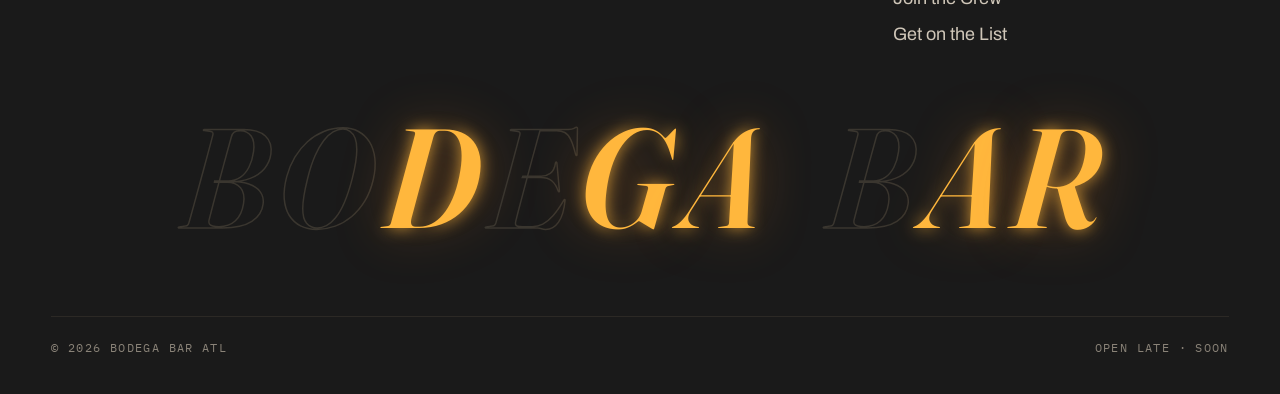
==== commit 6562606c: "Contact + Get on the List forms now submit to Airtable; email -> contact@atlbodegabar.com" ====
--- a/about.html
+++ b/about.html
@@ -9,7 +9,7 @@
 <meta property="og:site_name" content="Bodega Bar ATL">
 <meta property="og:title" content="About — Bodega Bar ATL | Two Cities, One Corner">
 <meta property="og:description" content="NYC-inspired cuisine & art, cutting-edge cocktails, and exceptional hospitality — translated to Atlanta with intention.">
-<meta property="og:url" content="https://www.bodegabaratl.com/about">
+<meta property="og:url" content="https://www.bodegabar-atl.com/about">
 <meta property="og:image" content="https://images.squarespace-cdn.com/content/v1/67f061114f16a12b05542381/80a5b2a5-3289-49f8-ade4-91d2d08830ef/baconeggchz?format=1500w">
 <meta name="twitter:card" content="summary_large_image">
 <title>About — Bodega Bar ATL | Two Cities, One Corner</title>
@@ -427,7 +427,7 @@
       <h4>Visit</h4>
       <a href="https://maps.google.com/?q=1085+Katherwood+Dr+SW+Atlanta+GA+30310" target="_blank" rel="noopener">1085 Katherwood Dr SW<br>Atlanta, GA 30310</a>
       <a href="tel:+14702468872">(470) 246-8872</a>
-      <a href="mailto:info@bodegabaratl.com">info@bodegabaratl.com</a>
+      <a href="mailto:contact@atlbodegabar.com">contact@atlbodegabar.com</a>
     </div>
     <div>
       <h4>Follow</h4>
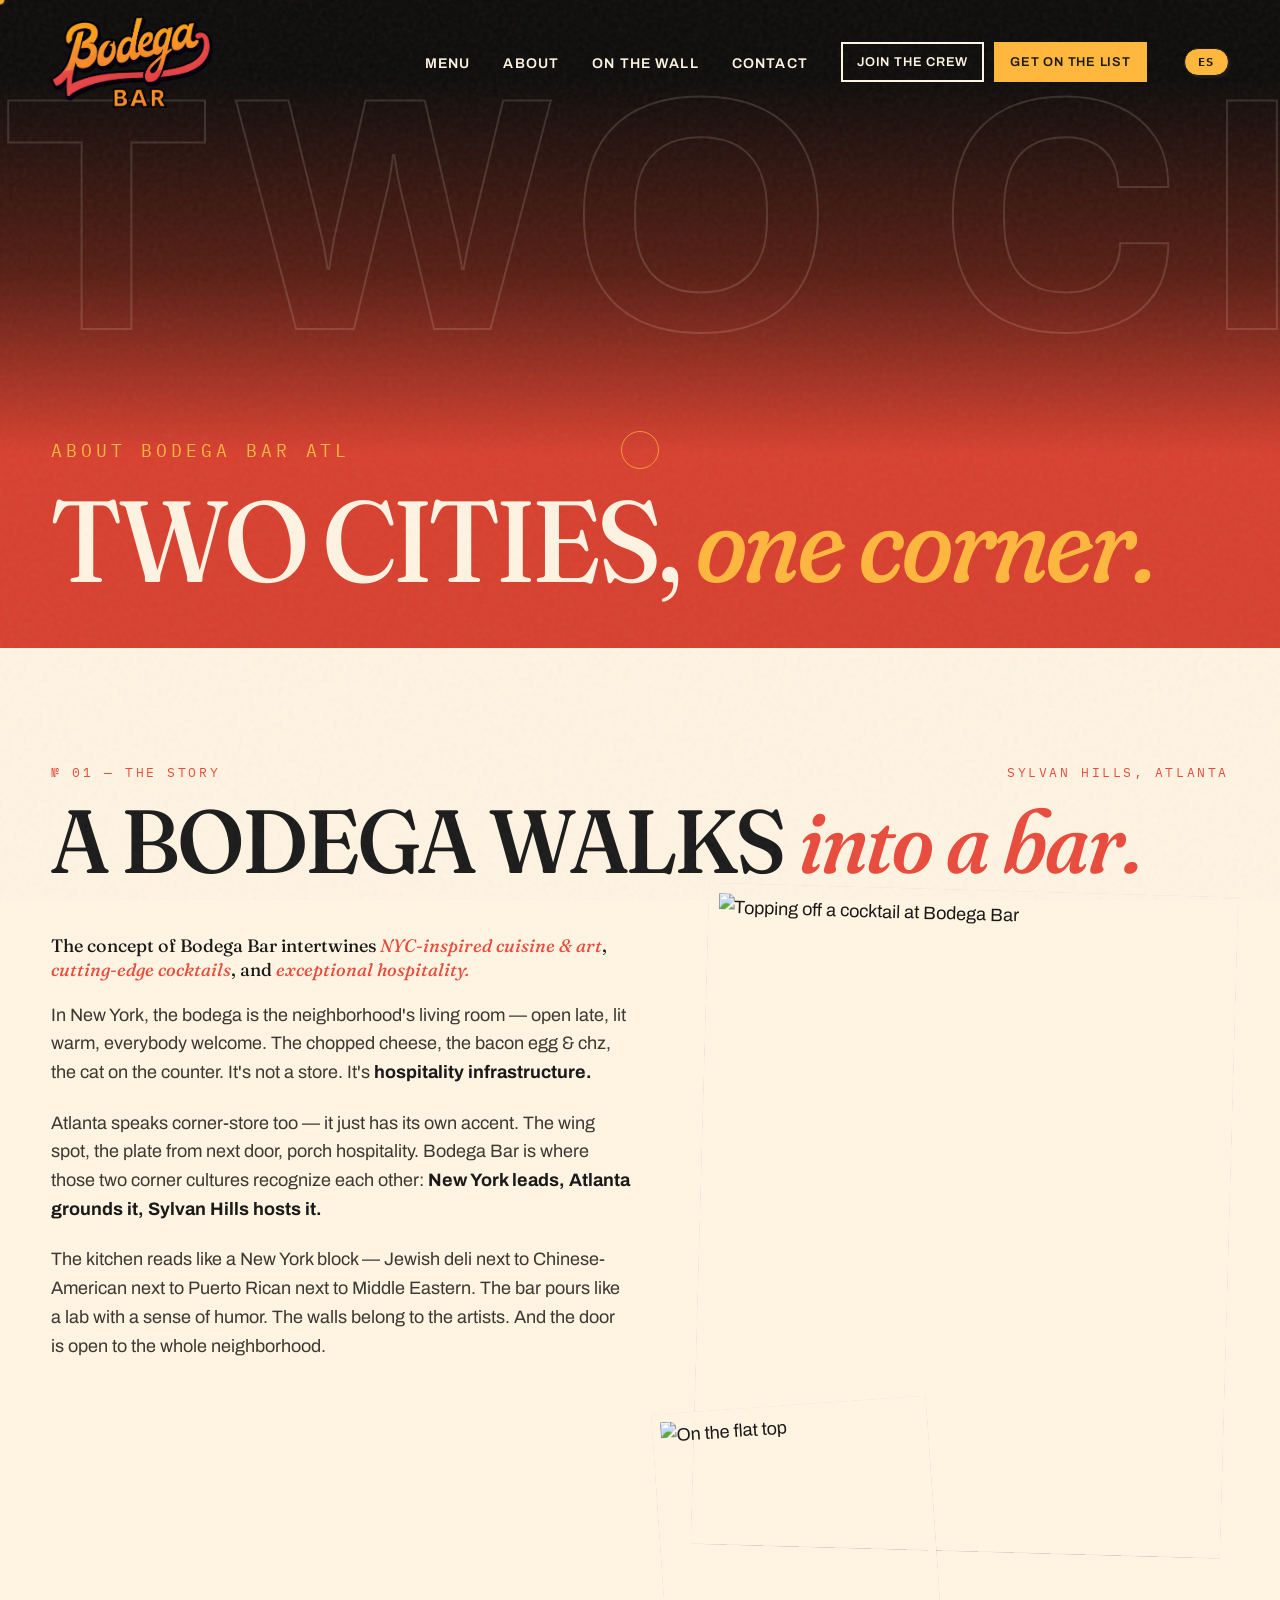
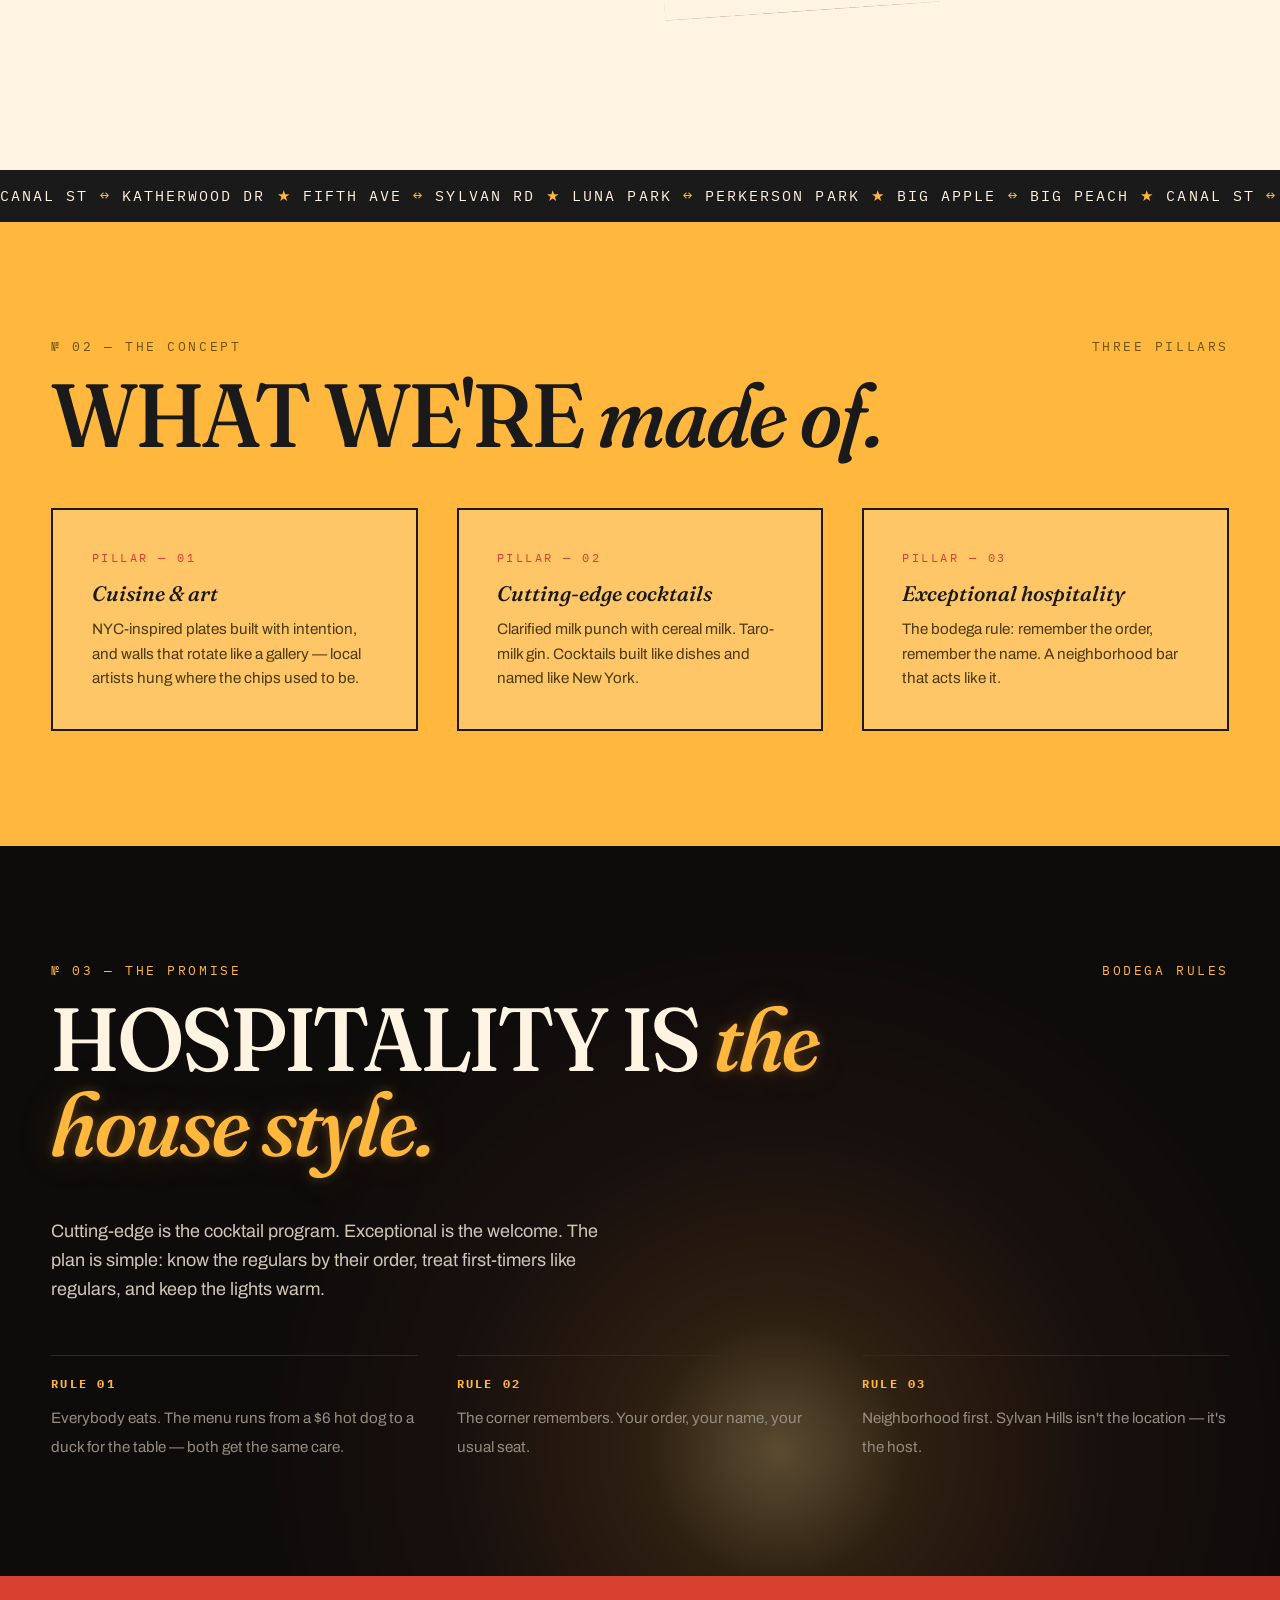
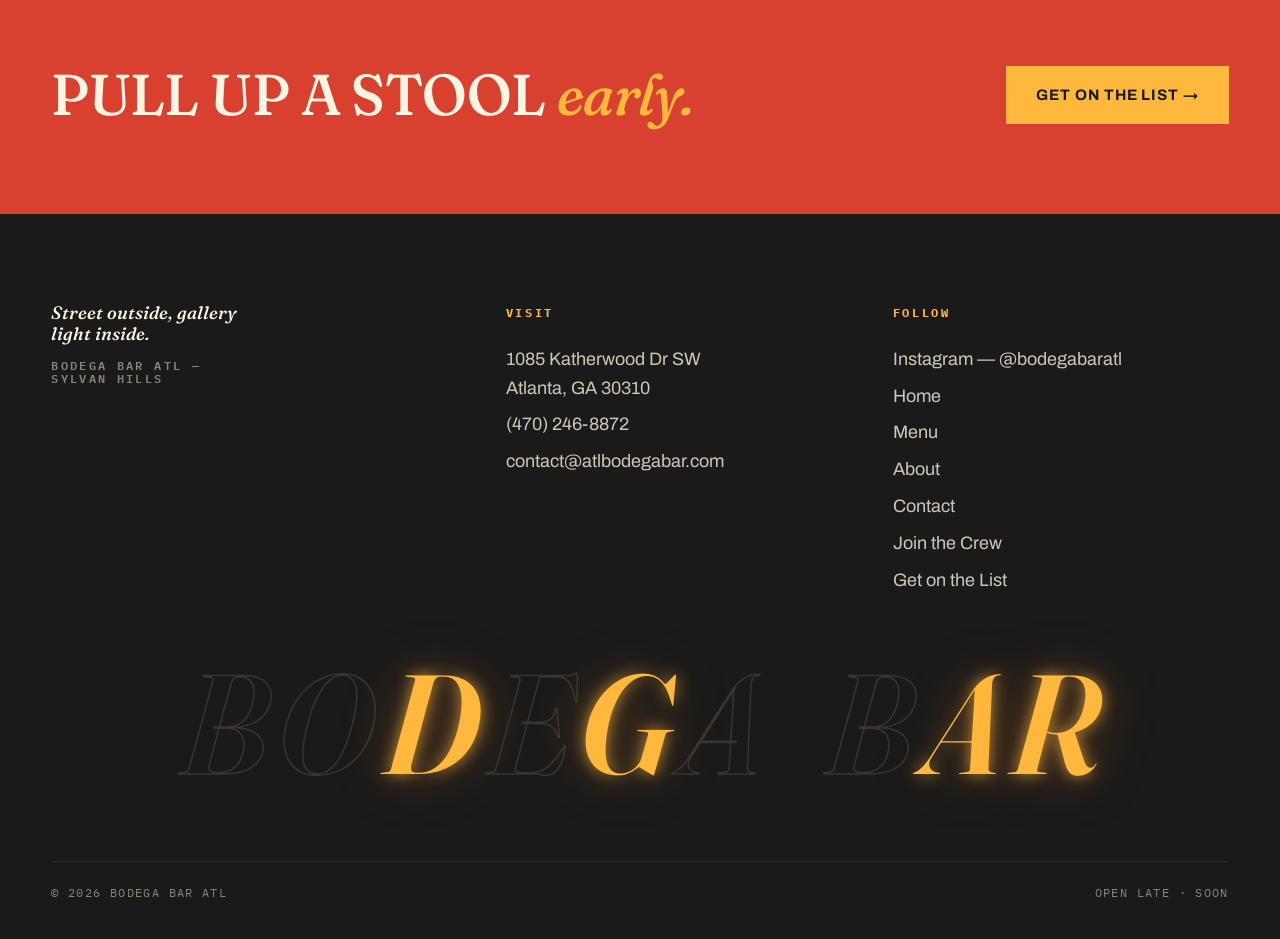
==== commit 7f74d61b: "About: remove crew section (new crew coming)" ====
--- a/about.html
+++ b/about.html
@@ -13,7 +13,7 @@
 <meta property="og:image" content="https://images.squarespace-cdn.com/content/v1/67f061114f16a12b05542381/80a5b2a5-3289-49f8-ade4-91d2d08830ef/baconeggchz?format=1500w">
 <meta name="twitter:card" content="summary_large_image">
 <title>About — Bodega Bar ATL | Two Cities, One Corner</title>
-<meta name="description" content="Bodega Bar ATL intertwines NYC-inspired cuisine & art, cutting-edge cocktails, and exceptional hospitality — translated to Sylvan Hills, Atlanta with intention. Meet the crew.">
+<meta name="description" content="Bodega Bar ATL intertwines NYC-inspired cuisine & art, cutting-edge cocktails, and exceptional hospitality — translated to Sylvan Hills, Atlanta with intention.">
 <link rel="preconnect" href="https://fonts.googleapis.com">
 <link rel="preconnect" href="https://fonts.gstatic.com" crossorigin>
 <link href="https://fonts.googleapis.com/css2?family=Fraunces:ital,opsz,wght,SOFT,WONK@0,9..144,100..900,0..100,0..1;1,9..144,100..900,0..100,0..1&family=Archivo:wght@300;400;500;600;700&family=IBM+Plex+Mono:wght@400;500;600&display=swap" rel="stylesheet">
@@ -364,42 +364,10 @@
   </div>
 </section>
 
-<!-- CREW -->
-<section class="crew" id="crew">
-  <div class="meta-row rv"><span>№ 03 — THE CREW</span><span>FACES OF THE CORNER</span></div>
-  <h2 class="mega rv">The faces behind <em>the counter.</em></h2>
-  <div class="crew-grid">
-    <article class="member rv">
-      <div class="frame"><img loading="lazy" src="https://images.squarespace-cdn.com/content/v1/67f061114f16a12b05542381/ef213f24-e19b-4239-8167-2064731ad052/sippy+sip.jpeg?format=1000w" alt="Caleb Giles, Owner and Operator of Bodega Bar ATL"></div>
-      <div class="wall-label">
-        <h3>Caleb Giles</h3>
-        <p class="role">Owner + Operator</p>
-        <p class="one">Runs the room.</p>
-      </div>
-    </article>
-    <article class="member rv d1">
-      <div class="frame"><img loading="lazy" src="https://images.squarespace-cdn.com/content/v1/67f061114f16a12b05542381/a2c23115-64c3-4ee1-8b94-c2c1134f86a6/hector+.jpeg?format=1000w" alt="Hector Rivas, Chef de Cuisine of Bodega Bar ATL"></div>
-      <div class="wall-label">
-        <h3>Hector Rivas</h3>
-        <p class="role">Chef de Cuisine</p>
-        <p class="one">Runs the pass.</p>
-      </div>
-    </article>
-    <article class="member rv d2">
-      <div class="frame"><img loading="lazy" src="https://images.squarespace-cdn.com/content/v1/67f061114f16a12b05542381/e6488570-b0cd-4c27-82f5-b551c116239f/j+%281%29.png?format=1000w" alt="Justin Philo, Sous Chef of Bodega Bar ATL"></div>
-      <div class="wall-label">
-        <h3>Justin Philo</h3>
-        <p class="role">Sous Chef</p>
-        <p class="one">Runs the prep.</p>
-      </div>
-    </article>
-  </div>
-</section>
-
 <!-- HOSPITALITY -->
 <section class="hosp">
   <div class="barlight" id="barlight" aria-hidden="true"></div>
-  <div class="meta-row rv"><span>№ 04 — THE PROMISE</span><span>BODEGA RULES</span></div>
+  <div class="meta-row rv"><span>№ 03 — THE PROMISE</span><span>BODEGA RULES</span></div>
   <h2 class="mega rv">Hospitality is <em>the house style.</em></h2>
   <p class="rv">Cutting-edge is the cocktail program. Exceptional is the welcome. The plan is simple: know the regulars by their order, treat first-timers like regulars, and keep the lights warm.</p>
   <div class="vow rv d1">
